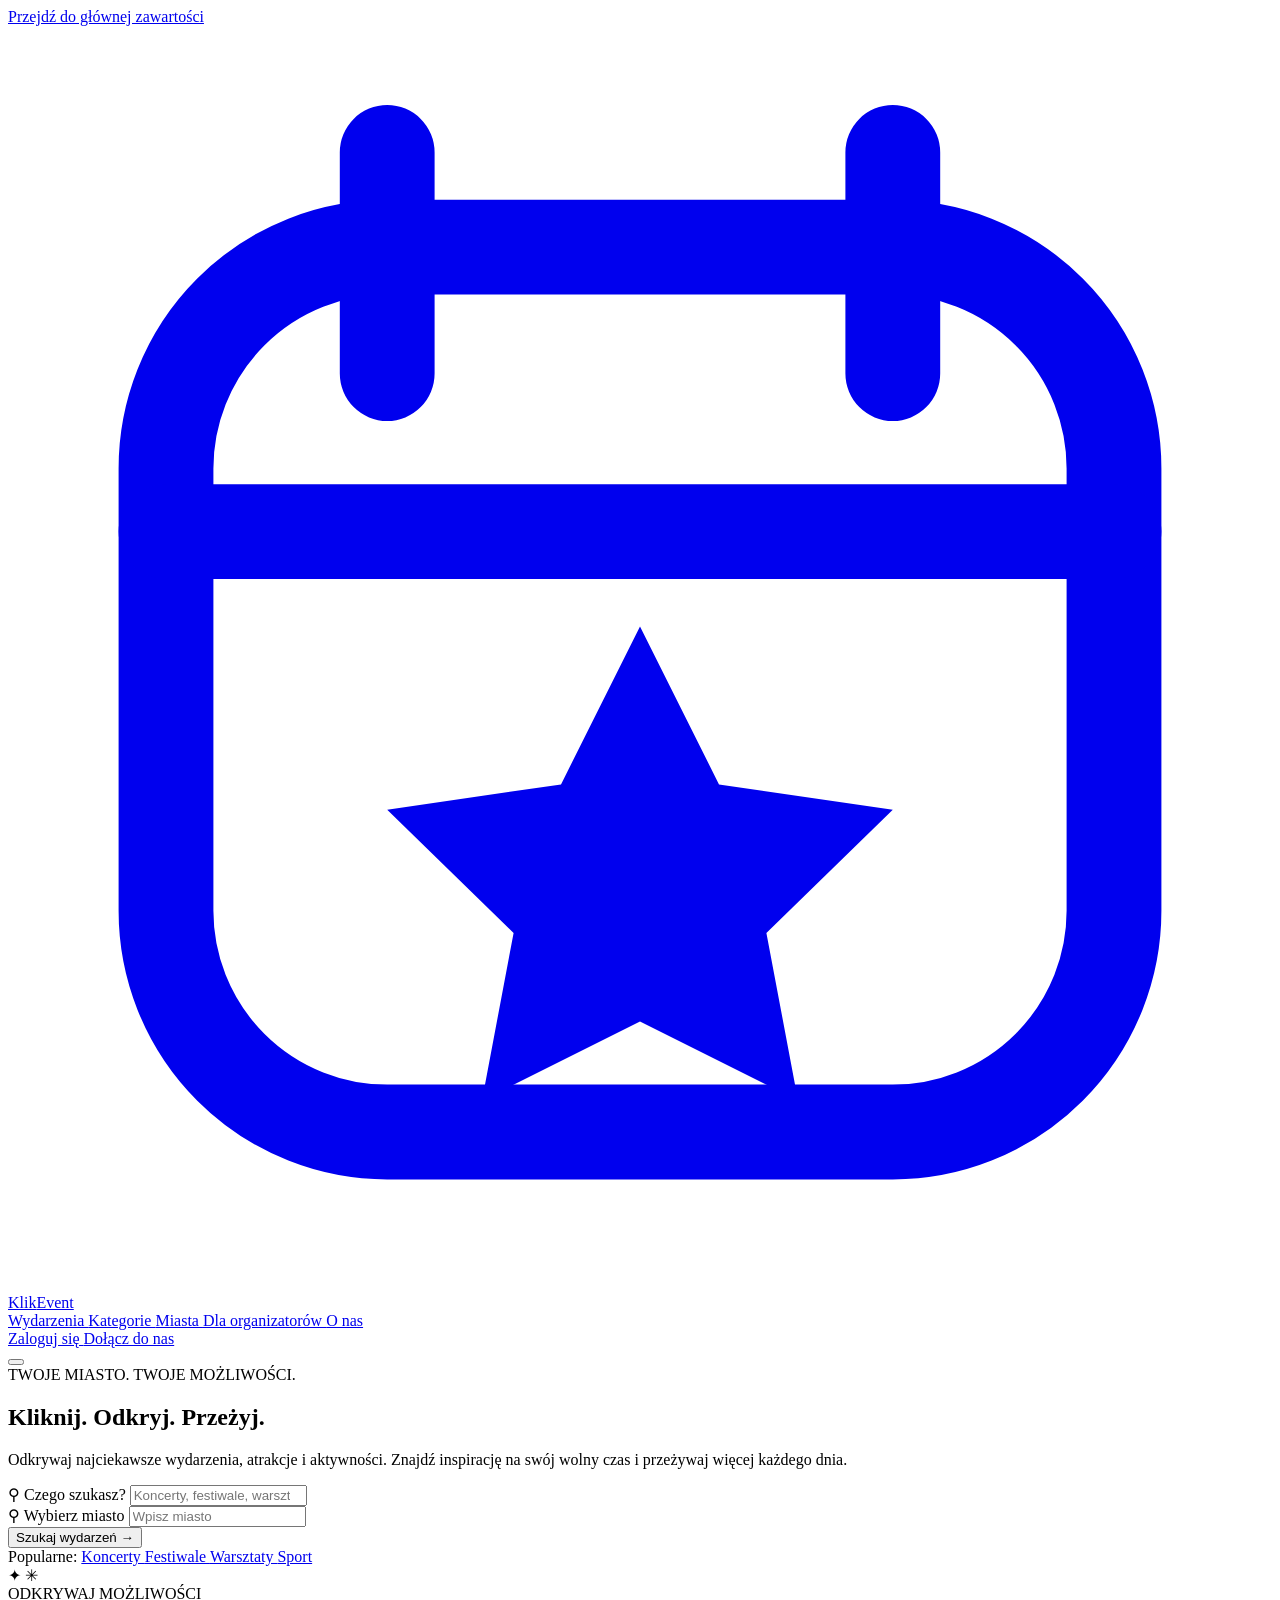
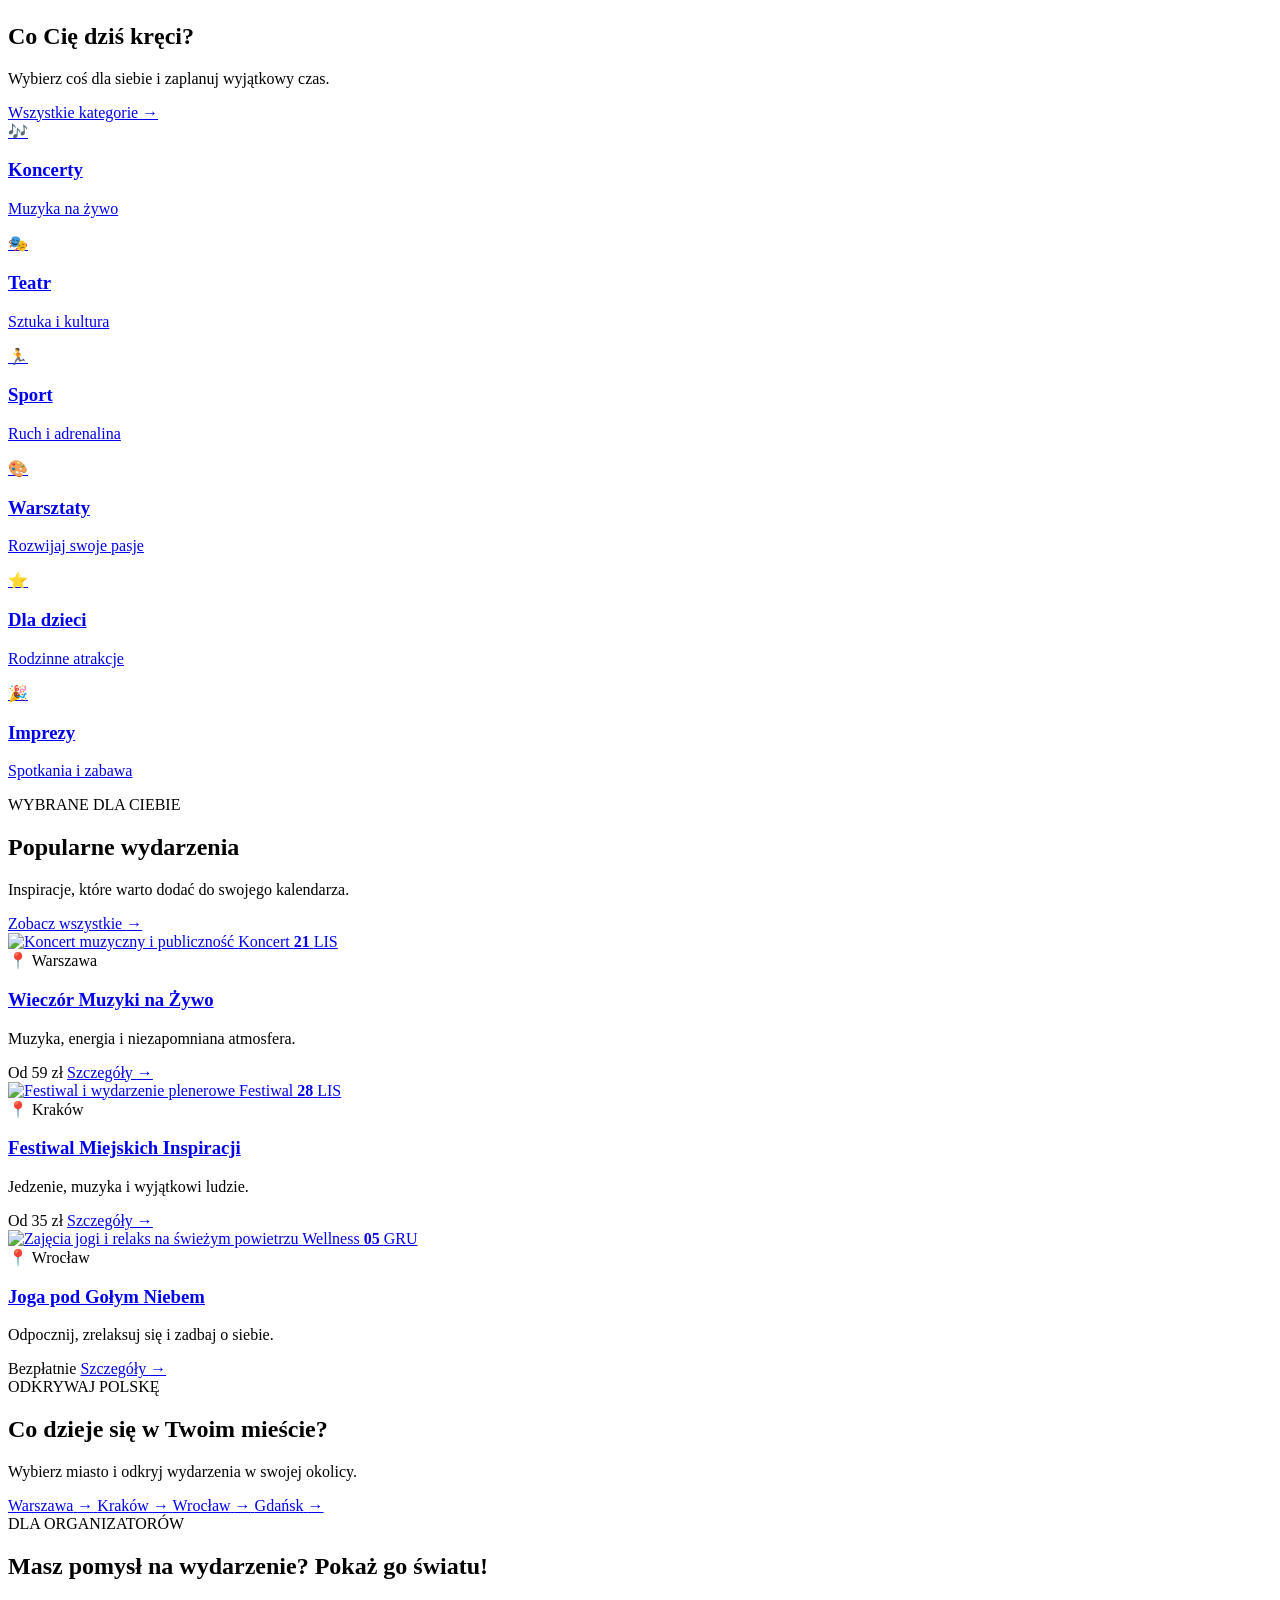
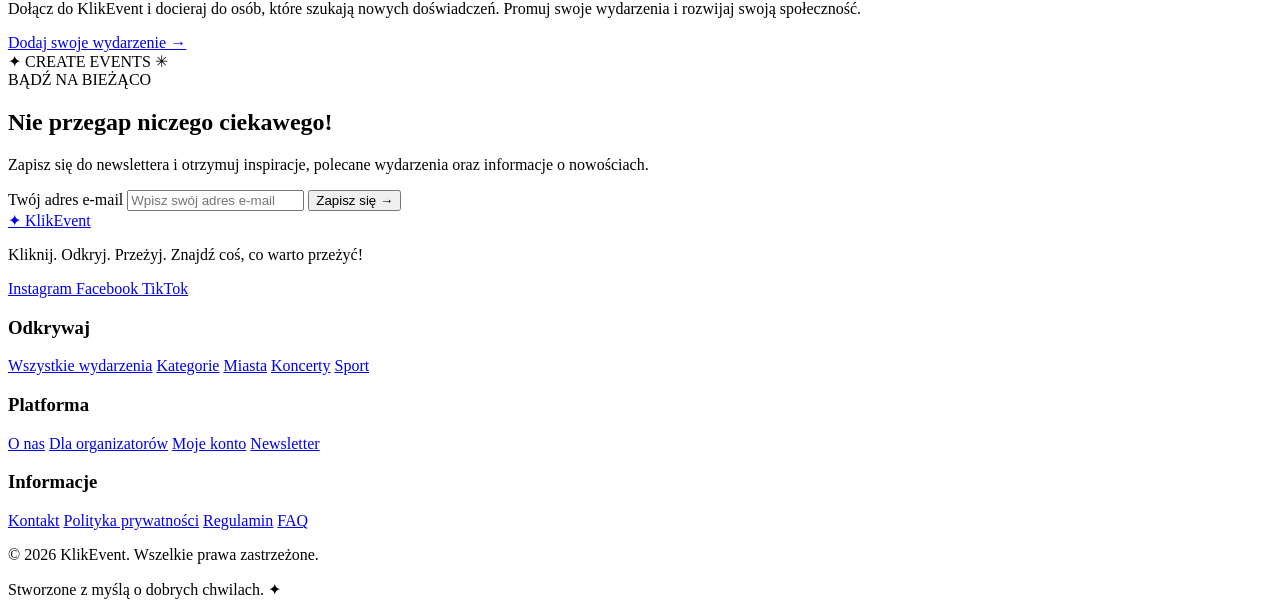
==== index.html @ bcbfcaed "Add initial index.html for KlikEvent website" ====
<!DOCTYPE html>
<html lang="pl">
<head>
    <meta charset="UTF-8">
    <meta name="viewport" content="width=device-width, initial-scale=1.0">

    <title>KlikEvent – Odkrywaj wydarzenia. Przeżywaj więcej.</title>

    <meta
        name="description"
        content="Odkrywaj koncerty, festiwale, warsztaty, wydarzenia sportowe i atrakcje w swojej okolicy. Znajdź coś, co warto przeżyć z KlikEvent!"
    >

    <meta name="theme-color" content="#180B35">
    <meta name="author" content="KlikEvent">

    <meta property="og:type" content="website">
    <meta property="og:title" content="KlikEvent – Kliknij. Odkryj. Przeżyj.">
    <meta
        property="og:description"
        content="Odkrywaj wydarzenia, atrakcje i aktywności w swojej okolicy."
    >

    <link rel="icon" type="image/x-icon" href="assets/icons/favicon.ico">

    <link rel="preconnect" href="https://fonts.googleapis.com">
    <link rel="preconnect" href="https://fonts.gstatic.com" crossorigin>

    <link
        href="https://fonts.googleapis.com/css2?family=DM+Sans:wght@400;500;600;700;800&family=Outfit:wght@400;500;600;700;800&display=swap"
        rel="stylesheet"
    >

    <link rel="stylesheet" href="css/index.css">

    <script src="js/index.js" defer></script>
</head>

<body>

    <!-- ACCESSIBILITY: SKIP LINK -->

    <a href="#main-content" class="skip-link">
        Przejdź do głównej zawartości
    </a>


    <!-- HEADER -->

    <header class="site-header" id="top">

        <div class="container header-container">

            <a href="index.html" class="logo" aria-label="KlikEvent – strona główna">
                <span class="logo-icon" aria-hidden="true">
                    <svg viewBox="0 0 40 40" fill="none">
                        <rect x="5" y="7" width="30" height="28" rx="7"
                              stroke="currentColor" stroke-width="3"/>
                        <path d="M12 4V11M28 4V11M5 16H35"
                              stroke="currentColor" stroke-width="3"
                              stroke-linecap="round"/>
                        <path d="M20 19L22.5 24L28 24.8L24 28.7L25 34L20 31.5L15 34L16 28.7L12 24.8L17.5 24Z"
                              fill="currentColor"/>
                    </svg>
                </span>

                <span class="logo-text">
                    Klik<span>Event</span>
                </span>
            </a>


            <nav class="main-navigation" aria-label="Menu główne">

                <a href="#wydarzenia" class="nav-link active">
                    Wydarzenia
                </a>

                <a href="#kategorie" class="nav-link">
                    Kategorie
                </a>

                <a href="#miasta" class="nav-link">
                    Miasta
                </a>

                <a href="#organizatorzy" class="nav-link">
                    Dla organizatorów
                </a>

                <a href="#onas" class="nav-link">
                    O nas
                </a>

            </nav>


            <div class="header-actions">

                <a href="pages/login.html" class="login-link">
                    Zaloguj się
                </a>

                <a href="pages/register.html" class="btn btn-primary">
                    Dołącz do nas
                </a>

            </div>


            <button
                class="mobile-menu-toggle"
                type="button"
                aria-label="Otwórz menu"
                aria-expanded="false"
                aria-controls="mobile-navigation"
            >
                <span></span>
                <span></span>
                <span></span>
            </button>

        </div>


        <!-- MOBILE NAVIGATION -->

        <nav
            class="mobile-navigation"
            id="mobile-navigation"
            aria-label="Menu mobilne"
            hidden
        >

            <a href="#wydarzenia">Wydarzenia</a>
            <a href="#kategorie">Kategorie</a>
            <a href="#miasta">Miasta</a>
            <a href="#organizatorzy">Dla organizatorów</a>
            <a href="#onas">O nas</a>

            <div class="mobile-navigation-actions">
                <a href="pages/login.html">Zaloguj się</a>
                <a href="pages/register.html" class="btn btn-primary">
                    Dołącz do nas
                </a>
            </div>

        </nav>

    </header>


    <main id="main-content">


        <!-- HERO SECTION -->

        <section class="hero-section">

            <div class="hero-background" aria-hidden="true"></div>

            <div class="container hero-container">

                <div class="hero-content">

                    <span class="hero-eyebrow">
                        <span class="eyebrow-dot"></span>
                        TWOJE MIASTO. TWOJE MOŻLIWOŚCI.
                    </span>


                    <h1>
                        Kliknij. Odkryj.
                        <span>Przeżyj.</span>
                    </h1>


                    <p class="hero-description">
                        Odkrywaj najciekawsze wydarzenia, atrakcje
                        i aktywności. Znajdź inspirację na swój wolny czas
                        i przeżywaj więcej każdego dnia.
                    </p>


                    <!-- EVENT SEARCH -->

                    <form class="hero-search" id="eventSearchForm">

                        <div class="search-input-group">

                            <label for="searchQuery">
                                <span class="search-icon" aria-hidden="true">
                                    &#9906;
                                </span>

                                <span class="visually-hidden">
                                    Czego szukasz?
                                </span>

                                <input
                                    type="search"
                                    id="searchQuery"
                                    name="query"
                                    placeholder="Koncerty, festiwale, warsztaty..."
                                    autocomplete="off"
                                >
                            </label>

                        </div>


                        <div class="search-input-group location-input-group">

                            <label for="searchLocation">
                                <span class="location-icon" aria-hidden="true">
                                    &#9906;
                                </span>

                                <span class="visually-hidden">
                                    Wybierz miasto
                                </span>

                                <input
                                    type="text"
                                    id="searchLocation"
                                    name="location"
                                    placeholder="Wpisz miasto"
                                    autocomplete="address-level2"
                                >
                            </label>

                        </div>


                        <button type="submit" class="btn btn-search">
                            Szukaj wydarzeń
                            <span aria-hidden="true">&rarr;</span>
                        </button>

                    </form>


                    <div class="popular-searches">

                        <span>Popularne:</span>

                        <a href="pages/events.html?category=koncerty">
                            Koncerty
                        </a>

                        <a href="pages/events.html?category=festiwale">
                            Festiwale
                        </a>

                        <a href="pages/events.html?category=warsztaty">
                            Warsztaty
                        </a>

                        <a href="pages/events.html?category=sport">
                            Sport
                        </a>

                    </div>

                </div>


                <div class="hero-decoration" aria-hidden="true">
                    <span class="decoration-star">✦</span>
                    <span class="decoration-circle"></span>
                    <span class="decoration-spark">✳</span>
                </div>

            </div>

        </section>



        <!-- CATEGORIES -->

        <section class="categories-section section" id="kategorie">

            <div class="container">

                <div class="section-heading">

                    <div class="section-heading-content">

                        <span class="section-eyebrow">
                            ODKRYWAJ MOŻLIWOŚCI
                        </span>

                        <h2>
                            Co Cię dziś <span>kręci?</span>
                        </h2>

                        <p>
                            Wybierz coś dla siebie i zaplanuj wyjątkowy czas.
                        </p>

                    </div>

                    <a href="pages/categories.html" class="section-link">
                        Wszystkie kategorie
                        <span aria-hidden="true">&rarr;</span>
                    </a>

                </div>


                <div class="categories-grid">


                    <a
                        href="pages/events.html?category=koncerty"
                        class="category-card"
                    >
                        <span class="category-icon category-purple">
                            &#127926;
                        </span>

                        <h3>Koncerty</h3>
                        <p>Muzyka na żywo</p>

                    </a>


                    <a
                        href="pages/events.html?category=teatr"
                        class="category-card"
                    >
                        <span class="category-icon category-orange">
                            &#127917;
                        </span>

                        <h3>Teatr</h3>
                        <p>Sztuka i kultura</p>

                    </a>


                    <a
                        href="pages/events.html?category=sport"
                        class="category-card"
                    >
                        <span class="category-icon category-blue">
                            &#127939;
                        </span>

                        <h3>Sport</h3>
                        <p>Ruch i adrenalina</p>

                    </a>


                    <a
                        href="pages/events.html?category=warsztaty"
                        class="category-card"
                    >
                        <span class="category-icon category-pink">
                            &#127912;
                        </span>

                        <h3>Warsztaty</h3>
                        <p>Rozwijaj swoje pasje</p>

                    </a>


                    <a
                        href="pages/events.html?category=dla-dzieci"
                        class="category-card"
                    >
                        <span class="category-icon category-yellow">
                            &#11088;
                        </span>

                        <h3>Dla dzieci</h3>
                        <p>Rodzinne atrakcje</p>

                    </a>


                    <a
                        href="pages/events.html?category=imprezy"
                        class="category-card"
                    >
                        <span class="category-icon category-green">
                            &#127881;
                        </span>

                        <h3>Imprezy</h3>
                        <p>Spotkania i zabawa</p>

                    </a>


                </div>

            </div>

        </section>



        <!-- FEATURED EVENTS -->

        <section class="events-section section" id="wydarzenia">

            <div class="container">

                <div class="section-heading">

                    <div class="section-heading-content">

                        <span class="section-eyebrow">
                            WYBRANE DLA CIEBIE
                        </span>

                        <h2>
                            Popularne <span>wydarzenia</span>
                        </h2>

                        <p>
                            Inspiracje, które warto dodać do swojego kalendarza.
                        </p>

                    </div>

                    <a href="pages/events.html" class="section-link">
                        Zobacz wszystkie
                        <span aria-hidden="true">&rarr;</span>
                    </a>

                </div>


                <div class="events-grid">


                    <!-- EVENT 1 -->

                    <article class="event-card">

                        <a
                            href="pages/event-details.html?id=1"
                            class="event-image-link"
                            aria-label="Zobacz szczegóły wydarzenia: Wieczór Muzyki na Żywo"
                        >

                            <img
                                src="https://images.unsplash.com/photo-1459749411175-04bf5292ceea?w=800&auto=format&fit=crop&q=85"
                                alt="Koncert muzyczny i publiczność"
                                loading="lazy"
                            >

                            <span class="event-category-badge">
                                Koncert
                            </span>

                            <span class="event-date">
                                <strong>21</strong>
                                <span>LIS</span>
                            </span>

                        </a>


                        <div class="event-card-content">

                            <div class="event-location">
                                <span aria-hidden="true">&#128205;</span>
                                Warszawa
                            </div>

                            <h3>
                                <a href="pages/event-details.html?id=1">
                                    Wieczór Muzyki na Żywo
                                </a>
                            </h3>

                            <p>
                                Muzyka, energia i niezapomniana atmosfera.
                            </p>


                            <div class="event-card-footer">

                                <span class="event-price">
                                    Od 59 zł
                                </span>

                                <a href="pages/event-details.html?id=1">
                                    Szczegóły
                                    <span aria-hidden="true">&rarr;</span>
                                </a>

                            </div>

                        </div>

                    </article>



                    <!-- EVENT 2 -->

                    <article class="event-card">

                        <a
                            href="pages/event-details.html?id=2"
                            class="event-image-link"
                            aria-label="Zobacz szczegóły wydarzenia: Festiwal Miejskich Inspiracji"
                        >

                            <img
                                src="https://images.unsplash.com/photo-1492684223066-81342ee5ff30?w=800&auto=format&fit=crop&q=85"
                                alt="Festiwal i wydarzenie plenerowe"
                                loading="lazy"
                            >

                            <span class="event-category-badge">
                                Festiwal
                            </span>

                            <span class="event-date">
                                <strong>28</strong>
                                <span>LIS</span>
                            </span>

                        </a>


                        <div class="event-card-content">

                            <div class="event-location">
                                <span aria-hidden="true">&#128205;</span>
                                Kraków
                            </div>

                            <h3>
                                <a href="pages/event-details.html?id=2">
                                    Festiwal Miejskich Inspiracji
                                </a>
                            </h3>

                            <p>
                                Jedzenie, muzyka i wyjątkowi ludzie.
                            </p>


                            <div class="event-card-footer">

                                <span class="event-price">
                                    Od 35 zł
                                </span>

                                <a href="pages/event-details.html?id=2">
                                    Szczegóły
                                    <span aria-hidden="true">&rarr;</span>
                                </a>

                            </div>

                        </div>

                    </article>



                    <!-- EVENT 3 -->

                    <article class="event-card">

                        <a
                            href="pages/event-details.html?id=3"
                            class="event-image-link"
                            aria-label="Zobacz szczegóły wydarzenia: Joga pod Gołym Niebem"
                        >

                            <img
                                src="https://images.unsplash.com/photo-1506126613408-eca07ce68773?w=800&auto=format&fit=crop&q=85"
                                alt="Zajęcia jogi i relaks na świeżym powietrzu"
                                loading="lazy"
                            >

                            <span class="event-category-badge">
                                Wellness
                            </span>

                            <span class="event-date">
                                <strong>05</strong>
                                <span>GRU</span>
                            </span>

                        </a>


                        <div class="event-card-content">

                            <div class="event-location">
                                <span aria-hidden="true">&#128205;</span>
                                Wrocław
                            </div>

                            <h3>
                                <a href="pages/event-details.html?id=3">
                                    Joga pod Gołym Niebem
                                </a>
                            </h3>

                            <p>
                                Odpocznij, zrelaksuj się i zadbaj o siebie.
                            </p>


                            <div class="event-card-footer">

                                <span class="event-price">
                                    Bezpłatnie
                                </span>

                                <a href="pages/event-details.html?id=3">
                                    Szczegóły
                                    <span aria-hidden="true">&rarr;</span>
                                </a>

                            </div>

                        </div>

                    </article>


                </div>

            </div>

        </section>



        <!-- DISCOVER CITIES -->

        <section class="cities-section section" id="miasta">

            <div class="container">

                <div class="section-heading">

                    <div class="section-heading-content">

                        <span class="section-eyebrow">
                            ODKRYWAJ POLSKĘ
                        </span>

                        <h2>
                            Co dzieje się <span>w Twoim mieście?</span>
                        </h2>

                        <p>
                            Wybierz miasto i odkryj wydarzenia w swojej okolicy.
                        </p>

                    </div>

                </div>


                <div class="cities-grid">


                    <a
                        href="pages/events.html?city=warszawa"
                        class="city-card city-warsaw"
                    >
                        <span class="city-overlay"></span>
                        <span class="city-name">Warszawa</span>
                        <span class="city-arrow" aria-hidden="true">&rarr;</span>
                    </a>


                    <a
                        href="pages/events.html?city=krakow"
                        class="city-card city-krakow"
                    >
                        <span class="city-overlay"></span>
                        <span class="city-name">Kraków</span>
                        <span class="city-arrow" aria-hidden="true">&rarr;</span>
                    </a>


                    <a
                        href="pages/events.html?city=wroclaw"
                        class="city-card city-wroclaw"
                    >
                        <span class="city-overlay"></span>
                        <span class="city-name">Wrocław</span>
                        <span class="city-arrow" aria-hidden="true">&rarr;</span>
                    </a>


                    <a
                        href="pages/events.html?city=gdansk"
                        class="city-card city-gdansk"
                    >
                        <span class="city-overlay"></span>
                        <span class="city-name">Gdańsk</span>
                        <span class="city-arrow" aria-hidden="true">&rarr;</span>
                    </a>


                </div>

            </div>

        </section>



        <!-- ORGANIZERS CTA -->

        <section class="organizer-section" id="organizatorzy">

            <div class="container organizer-container">

                <div class="organizer-content">

                    <span class="section-eyebrow">
                        DLA ORGANIZATORÓW
                    </span>

                    <h2>
                        Masz pomysł na wydarzenie?
                        <span>Pokaż go światu!</span>
                    </h2>

                    <p>
                        Dołącz do KlikEvent i docieraj do osób,
                        które szukają nowych doświadczeń.
                        Promuj swoje wydarzenia i rozwijaj swoją społeczność.
                    </p>

                    <a href="pages/register.html" class="btn btn-light">
                        Dodaj swoje wydarzenie
                        <span aria-hidden="true">&rarr;</span>
                    </a>

                </div>


                <div class="organizer-visual" aria-hidden="true">

                    <div class="organizer-visual-card">
                        <span class="visual-star">✦</span>
                        <span class="visual-word">CREATE</span>
                        <span class="visual-word visual-word-accent">EVENTS</span>
                        <span class="visual-decoration">✳</span>
                    </div>

                </div>

            </div>

        </section>



        <!-- NEWSLETTER -->
        <section class="newsletter-section section">
            <div class="container newsletter-container">
                <div class="newsletter-content">
                    <span class="section-eyebrow">
                        BĄDŹ NA BIEŻĄCO
                    </span>

                    <h2>
                        Nie przegap <span>niczego ciekawego!</span>
                    </h2>

                    <p>
                        Zapisz się do newslettera i otrzymuj inspiracje,
                        polecane wydarzenia oraz informacje o nowościach.
                    </p>

                </div>

                <form class="newsletter-form" id="newsletterForm">
                    <label for="newsletterEmail" class="visually-hidden">
                        Twój adres e-mail
                    </label>

                    <input
                        type="email"
                        id="newsletterEmail"
                        name="email"
                        placeholder="Wpisz swój adres e-mail"
                        autocomplete="email"
                        required
                    >

                    <button type="submit" class="btn btn-primary">
                        Zapisz się
                        <span aria-hidden="true">&rarr;</span>
                    </button>
                </form>
            </div>
        </section>
    </main>

    <!-- FOOTER -->
    <footer class="site-footer" id="onas">
        <div class="container footer-main">
            <!-- BRAND -->
            <div class="footer-brand">
                <a href="index.html" class="logo">
                    <span class="logo-icon" aria-hidden="true">✦</span>
                    <span class="logo-text">
                        Klik<span>Event</span>
                    </span>
                </a>

                <p>
                    Kliknij. Odkryj. Przeżyj.
                    Znajdź coś, co warto przeżyć!
                </p>

                <div class="social-links">
                    <a href="#" aria-label="Instagram KlikEvent">
                        Instagram
                    </a>

                    <a href="#" aria-label="Facebook KlikEvent">
                        Facebook
                    </a>

                    <a href="#" aria-label="TikTok KlikEvent">
                        TikTok
                    </a>
                </div>
            </div>

            <!-- DISCOVER -->
            <div class="footer-column">
                <h3>Odkrywaj</h3>
                <a href="pages/events.html">Wszystkie wydarzenia</a>
                <a href="pages/categories.html">Kategorie</a>
                <a href="#miasta">Miasta</a>
                <a href="pages/events.html?category=koncerty">Koncerty</a>
                <a href="pages/events.html?category=sport">Sport</a>
            </div>

            <!-- PLATFORM -->
            <div class="footer-column">
                <h3>Platforma</h3>
                <a href="#onas">O nas</a>
                <a href="pages/register.html">Dla organizatorów</a>
                <a href="pages/login.html">Moje konto</a>
                <a href="#newsletter">Newsletter</a>
            </div>

          <!-- INFORMATION -->
            <div class="footer-column">
                <h3>Informacje</h3>
                <a href="pages/contact.html">Kontakt</a>
                <a href="pages/privacy.html">Polityka prywatności</a>
                <a href="pages/terms.html">Regulamin</a>
                <a href="pages/faq.html">FAQ</a>
            </div>
        </div>

        <!-- FOOTER BOTTOM -->
        <div class="footer-bottom">
            <div class="container footer-bottom-content">

                <p>
                    &copy; 2026 KlikEvent. Wszelkie prawa zastrzeżone.
                </p>

                <p>
                    Stworzone z myślą o dobrych chwilach.
                    <span aria-hidden="true">✦</span>
                </p>
            </div>
        </div>
    </footer>
</body>
</html>
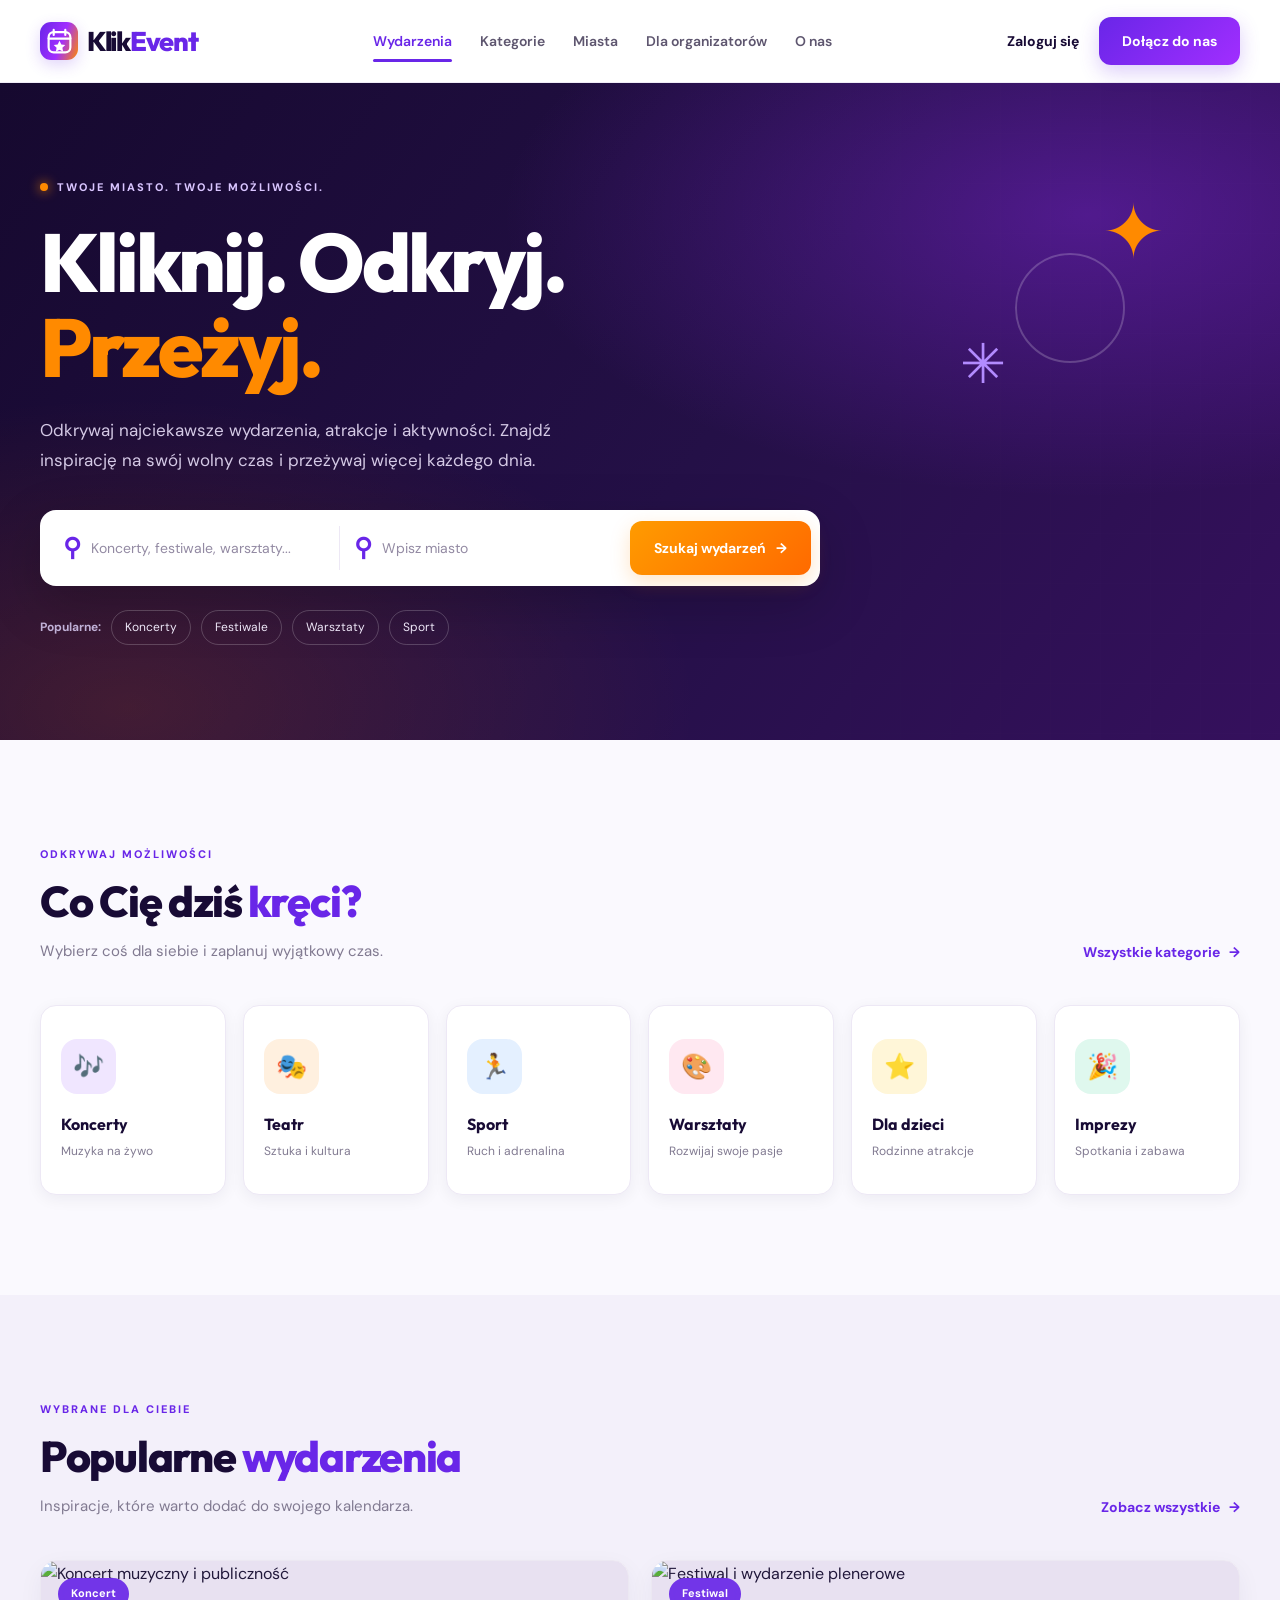
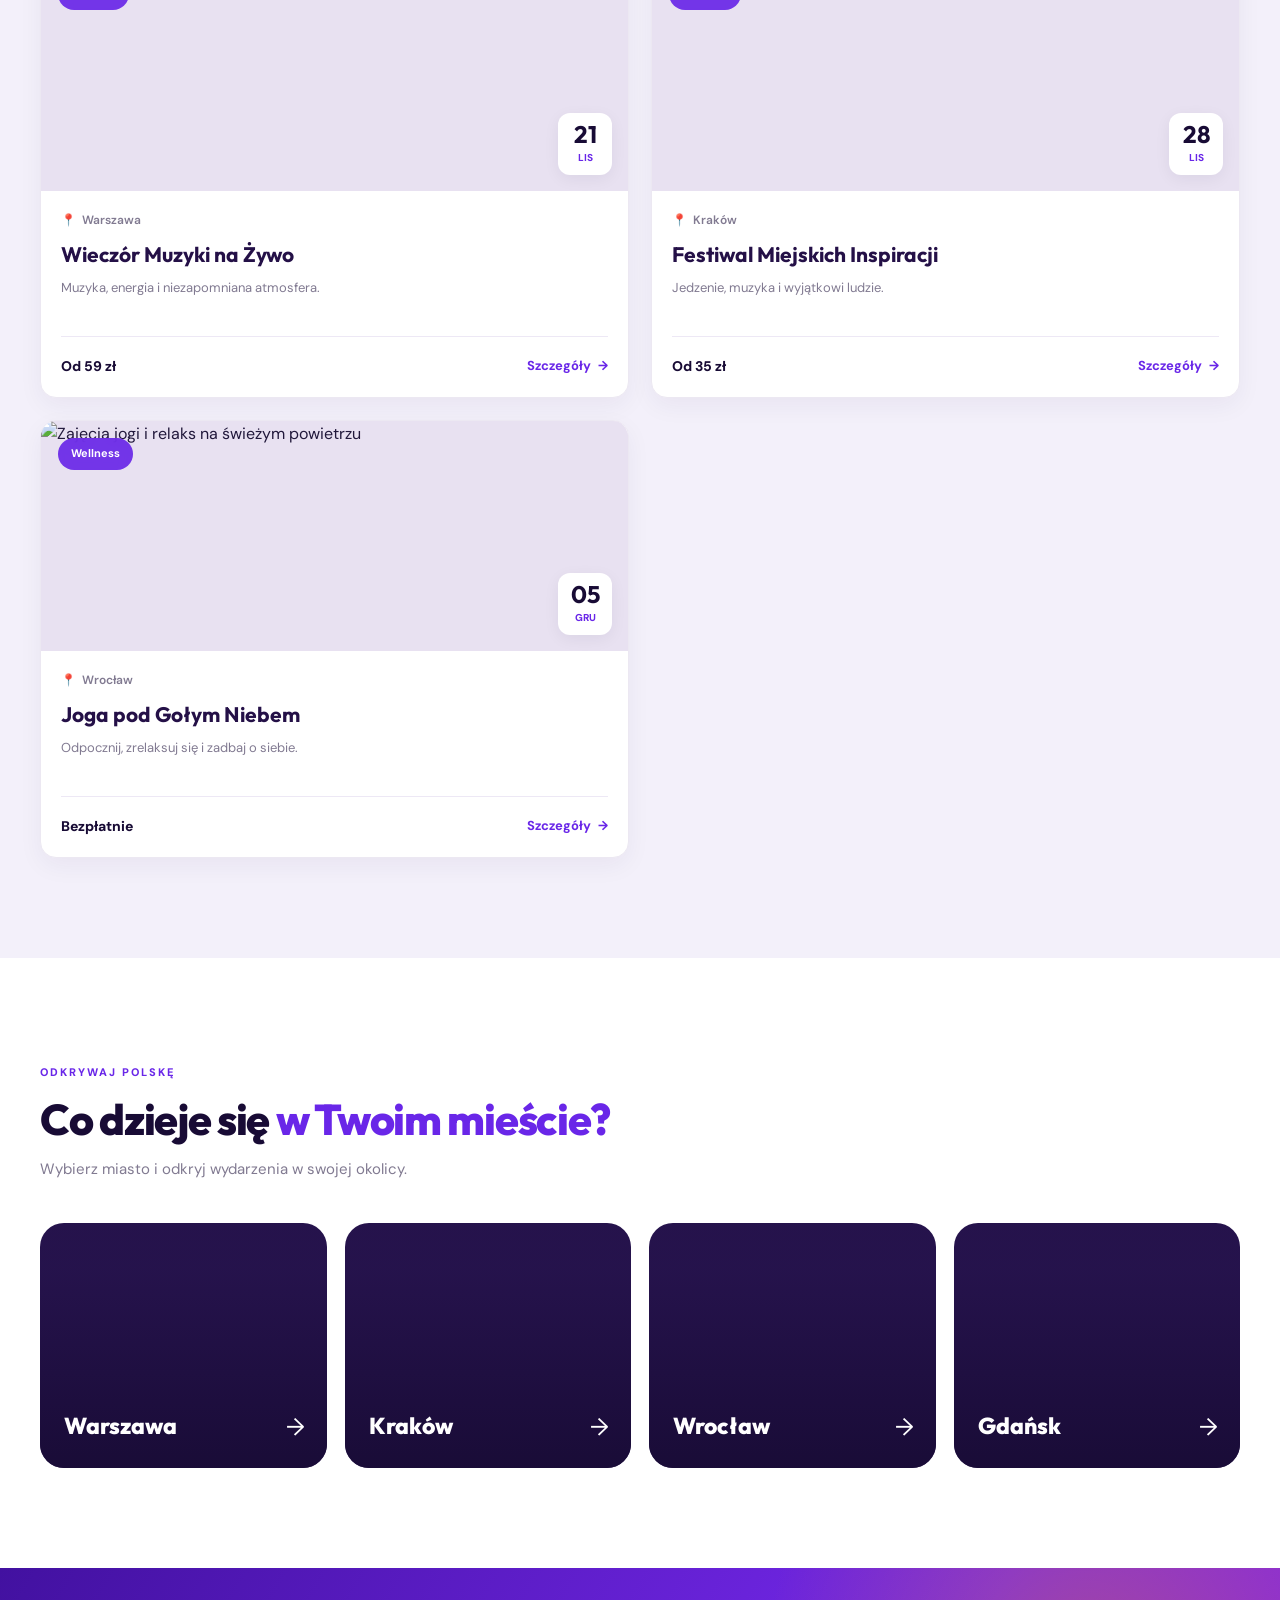
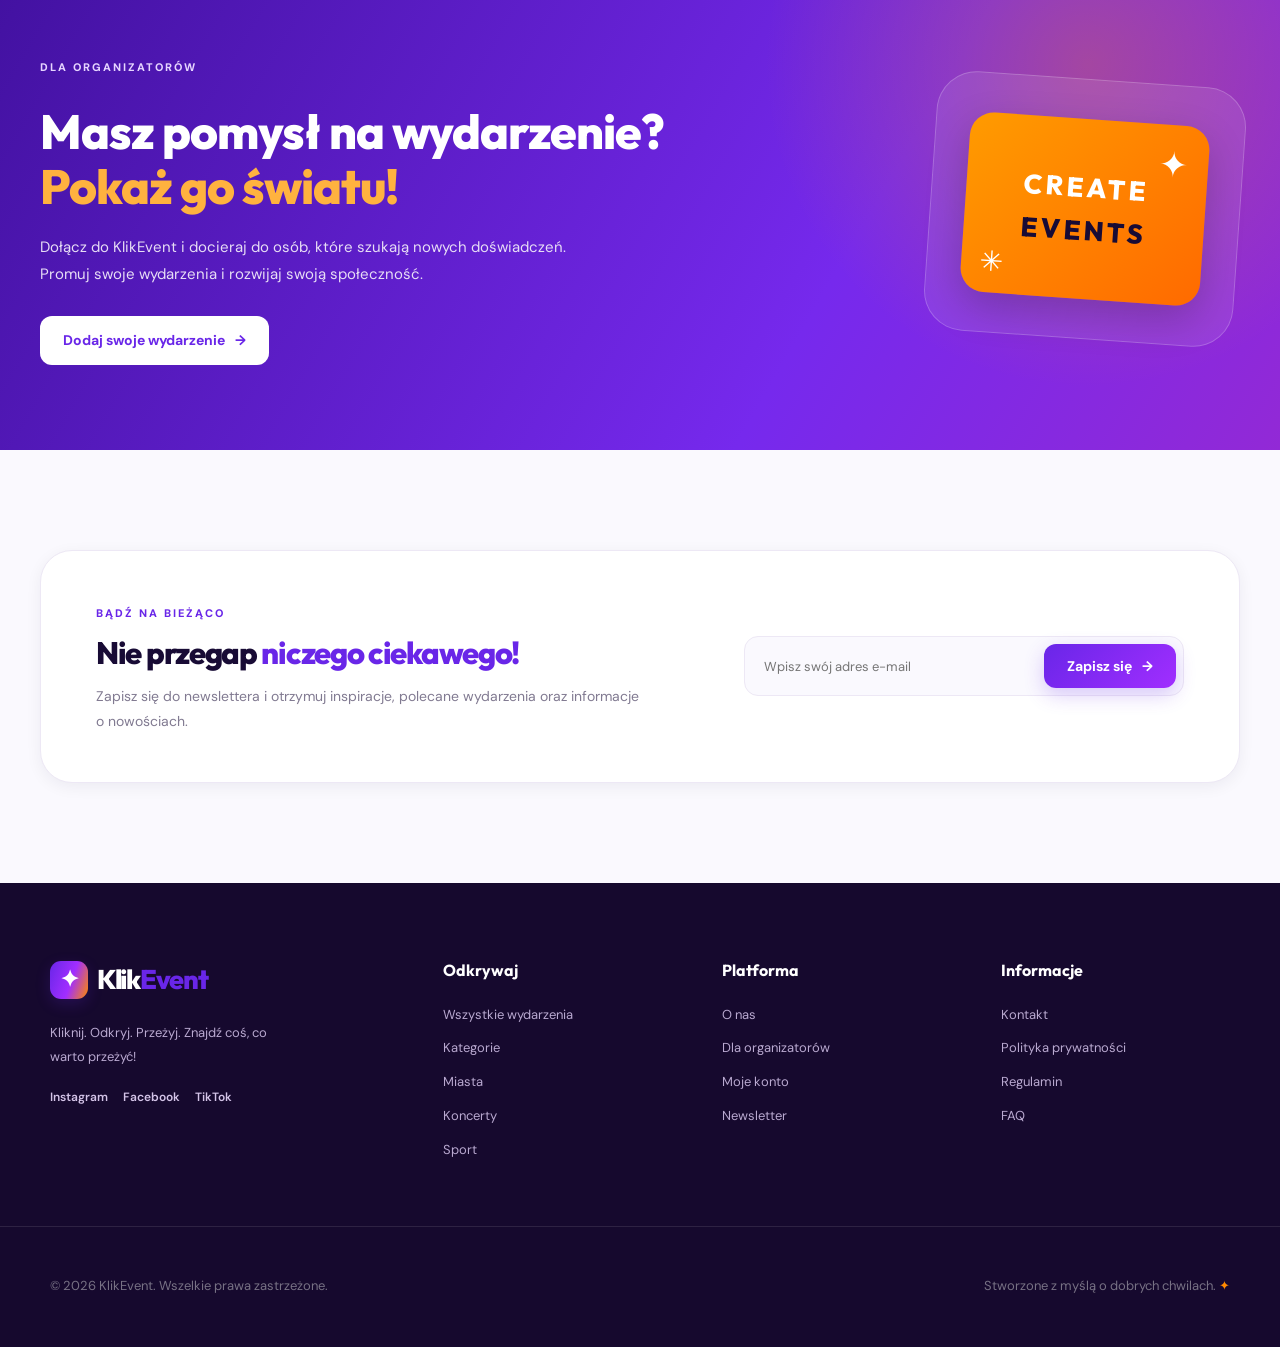
==== commit 67d002a6: "Update title format in index.html" ====
--- a/index.html
+++ b/index.html
@@ -5,7 +5,7 @@
     <meta charset="UTF-8">
     <meta name="viewport" content="width=device-width, initial-scale=1.0">
 
-    <title>KlikEvent – Odkrywaj wydarzenia. Przeżywaj więcej.</title>
+    <title>KlikEvent | Odkrywaj wydarzenia. Przeżywaj więcej.</title>
 
     <meta
         name="description"
--- a/css/index.css
+++ b/css/index.css
@@ -0,0 +1,2563 @@
+
+/* =========================================================
+   KLIKEVENT – MAIN STYLESHEET
+   Design: Urban Energy
+   ========================================================= */
+
+
+/* 1. ROOT & RESET
+========================================================= */
+
+:root {
+    --color-dark: #180B35;
+    --color-dark-light: #26134D;
+    --color-purple: #6926E8;
+    --color-purple-light: #8B45FF;
+    --color-orange: #FF8A00;
+    --color-pink: #F34D91;
+    --color-blue: #4195FF;
+    --color-green: #20B889;
+
+    --color-white: #FFFFFF;
+    --color-background: #FAF9FE;
+    --color-surface: #FFFFFF;
+    --color-text: #21183B;
+    --color-muted: #817A91;
+    --color-border: #EDE8F5;
+
+    --gradient-primary: linear-gradient(135deg, #6926E8, #A12EFF);
+    --gradient-orange: linear-gradient(135deg, #FF9B00, #FF6A00);
+    --gradient-brand: linear-gradient(110deg, #6926E8 0%, #A12EFF 55%, #FF8A00 100%);
+
+    --font-heading: "Outfit", sans-serif;
+    --font-body: "DM Sans", sans-serif;
+
+    --container-width: 1200px;
+
+    --radius-sm: 10px;
+    --radius-md: 16px;
+    --radius-lg: 24px;
+    --radius-xl: 32px;
+
+    --shadow-sm: 0 4px 16px rgba(24, 11, 53, 0.06);
+    --shadow-md: 0 12px 35px rgba(24, 11, 53, 0.10);
+    --shadow-lg: 0 20px 55px rgba(24, 11, 53, 0.16);
+
+    --transition: 0.25s ease;
+}
+
+* {
+    margin: 0;
+    padding: 0;
+    box-sizing: border-box;
+}
+
+html {
+    scroll-behavior: smooth;
+    scroll-padding-top: 100px;
+}
+
+body {
+    font-family: var(--font-body);
+    color: var(--color-text);
+    background: var(--color-background);
+    line-height: 1.6;
+    overflow-x: hidden;
+}
+
+body,
+button,
+input {
+    font-family: var(--font-body);
+}
+
+button,
+input {
+    font-size: inherit;
+}
+
+button,
+a {
+    -webkit-tap-highlight-color: transparent;
+}
+
+a {
+    text-decoration: none;
+    color: inherit;
+}
+
+button {
+    cursor: pointer;
+}
+
+img {
+    display: block;
+    max-width: 100%;
+}
+
+ul {
+    list-style: none;
+}
+
+.container {
+    width: min(var(--container-width), calc(100% - 48px));
+    margin-inline: auto;
+}
+
+.section {
+    padding: 100px 0;
+}
+
+.visually-hidden {
+    position: absolute;
+    width: 1px;
+    height: 1px;
+    padding: 0;
+    margin: -1px;
+    overflow: hidden;
+    clip: rect(0, 0, 0, 0);
+    white-space: nowrap;
+    border: 0;
+}
+
+.skip-link {
+    position: absolute;
+    top: -100px;
+    left: 16px;
+    z-index: 1000;
+    padding: 12px 18px;
+    background: var(--color-white);
+    color: var(--color-dark);
+    border-radius: var(--radius-sm);
+}
+
+.skip-link:focus {
+    top: 16px;
+}
+
+
+/* 2. BUTTONS
+========================================================= */
+
+.btn {
+    display: inline-flex;
+    align-items: center;
+    justify-content: center;
+    gap: 10px;
+    padding: 13px 23px;
+    border: 0;
+    border-radius: 12px;
+    font-size: 14px;
+    font-weight: 700;
+    transition: transform var(--transition),
+                box-shadow var(--transition),
+                background var(--transition);
+}
+
+.btn:hover {
+    transform: translateY(-3px);
+}
+
+.btn-primary {
+    color: var(--color-white);
+    background: var(--gradient-primary);
+    box-shadow: 0 7px 20px rgba(105, 38, 232, 0.23);
+}
+
+.btn-primary:hover {
+    box-shadow: 0 12px 26px rgba(105, 38, 232, 0.35);
+}
+
+.btn-search,
+.btn-orange {
+    color: var(--color-white);
+    background: var(--gradient-orange);
+    box-shadow: 0 7px 20px rgba(255, 138, 0, 0.22);
+}
+
+.btn-search:hover,
+.btn-orange:hover {
+    box-shadow: 0 12px 26px rgba(255, 138, 0, 0.35);
+}
+
+.btn-light {
+    background: var(--color-white);
+    color: var(--color-purple);
+}
+
+.btn-light:hover {
+    box-shadow: var(--shadow-md);
+}
+
+
+/* 3. HEADER
+========================================================= */
+
+.site-header {
+    position: sticky;
+    top: 0;
+    z-index: 100;
+    width: 100%;
+    background: rgba(255, 255, 255, 0.94);
+    backdrop-filter: blur(18px);
+    border-bottom: 1px solid rgba(237, 232, 245, 0.8);
+}
+
+.header-container {
+    min-height: 82px;
+    display: flex;
+    align-items: center;
+    justify-content: space-between;
+    gap: 35px;
+}
+
+.logo {
+    display: inline-flex;
+    align-items: center;
+    gap: 9px;
+    flex-shrink: 0;
+    font-family: var(--font-heading);
+    font-size: 27px;
+    font-weight: 800;
+    letter-spacing: -1.3px;
+    color: var(--color-dark);
+}
+
+.logo-text span,
+.logo > span:last-child span {
+    color: var(--color-purple);
+}
+
+.logo-icon {
+    width: 38px;
+    height: 38px;
+    display: grid;
+    place-items: center;
+    color: var(--color-white);
+    background: var(--gradient-brand);
+    border-radius: 11px;
+    font-size: 23px;
+    box-shadow: 0 5px 15px rgba(105, 38, 232, 0.2);
+}
+
+.logo-icon svg {
+    width: 29px;
+    height: 29px;
+}
+
+.main-navigation {
+    display: flex;
+    align-items: center;
+    gap: 28px;
+}
+
+.nav-link {
+    position: relative;
+    padding: 30px 0;
+    color: #5E566F;
+    font-size: 14px;
+    font-weight: 600;
+    transition: color var(--transition);
+}
+
+.nav-link:hover,
+.nav-link.active {
+    color: var(--color-purple);
+}
+
+.nav-link.active::after {
+    content: "";
+    position: absolute;
+    bottom: 20px;
+    left: 0;
+    width: 100%;
+    height: 3px;
+    border-radius: 10px;
+    background: var(--color-purple);
+}
+
+.header-actions {
+    display: flex;
+    align-items: center;
+    gap: 20px;
+}
+
+.login-link {
+    font-size: 14px;
+    font-weight: 700;
+    color: var(--color-dark);
+    transition: color var(--transition);
+}
+
+.login-link:hover {
+    color: var(--color-purple);
+}
+
+.mobile-menu-toggle,
+.mobile-navigation {
+    display: none;
+}
+
+
+/* 4. HERO SECTION
+========================================================= */
+
+.hero-section {
+    position: relative;
+    min-height: 590px;
+    display: flex;
+    align-items: center;
+    overflow: hidden;
+    isolation: isolate;
+    color: var(--color-white);
+    background:
+        radial-gradient(ellipse at 85% 20%, rgba(151, 44, 255, 0.36), transparent 38%),
+        radial-gradient(ellipse at 10% 95%, rgba(255, 106, 0, 0.16), transparent 35%),
+        linear-gradient(125deg, #16092F 0%, #241047 55%, #35105D 100%);
+}
+
+.hero-background {
+    position: absolute;
+    inset: 0;
+    z-index: -1;
+    opacity: 0.16;
+    background-image:
+        linear-gradient(rgba(255,255,255,.04) 1px, transparent 1px),
+        linear-gradient(90deg, rgba(255,255,255,.04) 1px, transparent 1px);
+    background-size: 50px 50px;
+    mask-image: linear-gradient(to right, transparent, black);
+}
+
+.hero-container {
+    position: relative;
+    padding-top: 90px;
+    padding-bottom: 95px;
+}
+
+.hero-content {
+    max-width: 790px;
+}
+
+.hero-eyebrow,
+.section-eyebrow {
+    display: inline-flex;
+    align-items: center;
+    gap: 9px;
+    font-size: 11px;
+    font-weight: 800;
+    letter-spacing: 2px;
+}
+
+.hero-eyebrow {
+    margin-bottom: 23px;
+    color: #D9C5FF;
+}
+
+.eyebrow-dot {
+    width: 8px;
+    height: 8px;
+    background: var(--color-orange);
+    border-radius: 50%;
+    box-shadow: 0 0 12px var(--color-orange);
+}
+
+.hero-content h1 {
+    font-family: var(--font-heading);
+    font-size: clamp(52px, 6.5vw, 82px);
+    font-weight: 800;
+    line-height: 1.04;
+    letter-spacing: -3px;
+    margin-bottom: 25px;
+}
+
+.hero-content h1 span {
+    color: var(--color-orange);
+}
+
+.hero-description {
+    max-width: 580px;
+    color: #D4C9E5;
+    font-size: 17px;
+    line-height: 1.8;
+    margin-bottom: 34px;
+}
+
+.hero-search {
+    width: min(100%, 780px);
+    min-height: 76px;
+    display: flex;
+    align-items: center;
+    gap: 10px;
+    padding: 9px;
+    background: var(--color-white);
+    border-radius: 16px;
+    box-shadow: 0 18px 55px rgba(0, 0, 0, 0.2);
+}
+
+.search-input-group {
+    flex: 1;
+    min-width: 0;
+}
+
+.search-input-group label {
+    display: flex;
+    align-items: center;
+    gap: 10px;
+    padding: 0 14px;
+}
+
+.search-icon,
+.location-icon {
+    color: var(--color-purple);
+    font-size: 25px;
+    font-weight: 700;
+}
+
+.search-input-group input {
+    width: 100%;
+    min-width: 0;
+    padding: 13px 0;
+    border: none;
+    outline: none;
+    color: var(--color-dark);
+    background: transparent;
+    font-size: 14px;
+}
+
+.search-input-group input::placeholder {
+    color: #938AA3;
+}
+
+.location-input-group {
+    border-left: 1px solid var(--color-border);
+}
+
+.btn-search {
+    min-height: 54px;
+    padding: 0 24px;
+    flex-shrink: 0;
+}
+
+.popular-searches {
+    display: flex;
+    flex-wrap: wrap;
+    align-items: center;
+    gap: 10px;
+    margin-top: 24px;
+    font-size: 12px;
+}
+
+.popular-searches > span {
+    color: #C0B1D7;
+    font-weight: 700;
+}
+
+.popular-searches a {
+    padding: 7px 13px;
+    border: 1px solid rgba(255,255,255,.2);
+    border-radius: 30px;
+    color: #EEE7F8;
+    transition: background var(--transition),
+                border-color var(--transition);
+}
+
+.popular-searches a:hover {
+    background: rgba(255,255,255,.12);
+    border-color: var(--color-orange);
+}
+
+.hero-decoration {
+    position: absolute;
+    top: 75px;
+    right: 5%;
+    width: 220px;
+    height: 250px;
+    pointer-events: none;
+}
+
+.decoration-star {
+    position: absolute;
+    top: 15px;
+    right: 15px;
+    font-size: 75px;
+    color: var(--color-orange);
+    animation: float 5s ease-in-out infinite;
+}
+
+.decoration-circle {
+    position: absolute;
+    top: 95px;
+    right: 55px;
+    width: 110px;
+    height: 110px;
+    border: 2px solid rgba(255,255,255,.2);
+    border-radius: 50%;
+}
+
+.decoration-spark {
+    position: absolute;
+    bottom: 0;
+    left: 0;
+    font-size: 55px;
+    color: #B28BFF;
+    animation: float 6s ease-in-out infinite reverse;
+}
+
+@keyframes float {
+    0%, 100% { transform: translateY(0) rotate(0); }
+    50% { transform: translateY(-15px) rotate(8deg); }
+}
+
+
+/* 5. SECTION HEADINGS
+========================================================= */
+
+.section-heading {
+    display: flex;
+    justify-content: space-between;
+    align-items: flex-end;
+    gap: 25px;
+    margin-bottom: 42px;
+}
+
+.section-heading-content {
+    max-width: 650px;
+}
+
+.section-eyebrow {
+    color: var(--color-purple);
+    margin-bottom: 12px;
+}
+
+.section-heading h2,
+.newsletter-content h2 {
+    font-family: var(--font-heading);
+    font-size: clamp(30px, 4vw, 43px);
+    line-height: 1.2;
+    letter-spacing: -1.3px;
+    font-weight: 800;
+    color: var(--color-dark);
+}
+
+.section-heading h2 span,
+.newsletter-content h2 span {
+    color: var(--color-purple);
+}
+
+.section-heading p {
+    margin-top: 12px;
+    color: var(--color-muted);
+    font-size: 15px;
+}
+
+.section-link {
+    display: inline-flex;
+    align-items: center;
+    gap: 9px;
+    flex-shrink: 0;
+    color: var(--color-purple);
+    font-size: 14px;
+    font-weight: 700;
+    transition: gap var(--transition);
+}
+
+.section-link:hover {
+    gap: 15px;
+}
+
+
+/* 6. CATEGORIES
+========================================================= */
+
+.categories-section {
+    background: var(--color-background);
+}
+
+.categories-grid {
+    display: grid;
+    grid-template-columns: repeat(6, 1fr);
+    gap: 17px;
+}
+
+.category-card {
+    min-height: 190px;
+    display: flex;
+    flex-direction: column;
+    align-items: flex-start;
+    justify-content: center;
+    padding: 24px 20px;
+    background: var(--color-white);
+    border: 1px solid var(--color-border);
+    border-radius: var(--radius-md);
+    box-shadow: var(--shadow-sm);
+    transition: transform var(--transition),
+                box-shadow var(--transition),
+                border-color var(--transition);
+}
+
+.category-card:hover {
+    transform: translateY(-7px);
+    box-shadow: var(--shadow-md);
+    border-color: #D9C7FF;
+}
+
+.category-icon {
+    width: 55px;
+    height: 55px;
+    display: grid;
+    place-items: center;
+    margin-bottom: 18px;
+    border-radius: 16px;
+    font-size: 25px;
+}
+
+.category-purple {
+    background: #F0E6FF;
+}
+
+.category-orange {
+    background: #FFF0DF;
+}
+
+.category-blue {
+    background: #E4F0FF;
+}
+
+.category-pink {
+    background: #FFE8F1;
+}
+
+.category-yellow {
+    background: #FFF6D8;
+}
+
+.category-green {
+    background: #DFF8EE;
+}
+
+.category-card h3 {
+    color: var(--color-dark);
+    font-family: var(--font-heading);
+    font-size: 16px;
+    font-weight: 700;
+}
+
+.category-card p {
+    margin-top: 4px;
+    color: var(--color-muted);
+    font-size: 12px;
+}
+
+
+/* 7. EVENTS
+========================================================= */
+
+.events-section {
+    background: #F3F0FA;
+}
+
+.events-grid {
+    display: grid;
+    grid-template-columns: repeat(3, 1fr);
+    gap: 26px;
+}
+
+.event-card {
+    overflow: hidden;
+    background: var(--color-white);
+    border: 1px solid var(--color-border);
+    border-radius: var(--radius-lg);
+    box-shadow: var(--shadow-sm);
+    transition: transform var(--transition),
+                box-shadow var(--transition);
+}
+
+.event-card:hover {
+    transform: translateY(-7px);
+    box-shadow: var(--shadow-md);
+}
+
+.event-image-link {
+    position: relative;
+    display: block;
+    height: 230px;
+    overflow: hidden;
+    background: #E8E1F1;
+}
+
+.event-image-link img {
+    width: 100%;
+    height: 100%;
+    object-fit: cover;
+    transition: transform .5s ease;
+}
+
+.event-card:hover .event-image-link img {
+    transform: scale(1.07);
+}
+
+.event-category-badge {
+    position: absolute;
+    top: 17px;
+    left: 17px;
+    padding: 7px 13px;
+    color: var(--color-white);
+    background: rgba(105, 38, 232, 0.92);
+    border-radius: 30px;
+    font-size: 11px;
+    font-weight: 700;
+    backdrop-filter: blur(8px);
+}
+
+.event-date {
+    position: absolute;
+    right: 16px;
+    bottom: 16px;
+    width: 54px;
+    height: 62px;
+    display: flex;
+    flex-direction: column;
+    align-items: center;
+    justify-content: center;
+    background: var(--color-white);
+    border-radius: 12px;
+    box-shadow: var(--shadow-sm);
+}
+
+.event-date strong {
+    font-family: var(--font-heading);
+    color: var(--color-dark);
+    font-size: 24px;
+    line-height: 1;
+}
+
+.event-date span {
+    margin-top: 4px;
+    color: var(--color-purple);
+    font-size: 10px;
+    font-weight: 800;
+}
+
+.event-card-content {
+    padding: 23px;
+}
+
+.event-location {
+    display: flex;
+    align-items: center;
+    gap: 6px;
+    margin-bottom: 10px;
+    color: var(--color-muted);
+    font-size: 12px;
+    font-weight: 600;
+}
+
+.event-card-content h3 {
+    margin-bottom: 9px;
+    font-family: var(--font-heading);
+    font-size: 19px;
+    line-height: 1.3;
+    font-weight: 700;
+    color: var(--color-dark);
+}
+
+.event-card-content h3 a:hover {
+    color: var(--color-purple);
+}
+
+.event-card-content > p {
+    min-height: 44px;
+    color: var(--color-muted);
+    font-size: 13px;
+    line-height: 1.7;
+}
+
+.event-card-footer {
+    display: flex;
+    align-items: center;
+    justify-content: space-between;
+    gap: 12px;
+    padding-top: 18px;
+    margin-top: 15px;
+    border-top: 1px solid var(--color-border);
+}
+
+.event-price {
+    color: var(--color-dark);
+    font-size: 14px;
+    font-weight: 800;
+}
+
+.event-card-footer a {
+    display: inline-flex;
+    align-items: center;
+    gap: 7px;
+    color: var(--color-purple);
+    font-size: 13px;
+    font-weight: 700;
+}
+
+
+/* 8. CITIES
+========================================================= */
+
+.cities-section {
+    background: var(--color-white);
+}
+
+.cities-grid {
+    display: grid;
+    grid-template-columns: repeat(4, 1fr);
+    gap: 18px;
+}
+
+.city-card {
+    position: relative;
+    min-height: 245px;
+    display: flex;
+    align-items: flex-end;
+    padding: 24px;
+    overflow: hidden;
+    border-radius: var(--radius-lg);
+    background-color: var(--color-dark-light);
+    background-size: cover;
+    background-position: center;
+    transition: transform var(--transition);
+}
+
+.city-card:hover {
+    transform: translateY(-6px);
+}
+
+.city-warsaw {
+    background-image: url("https://images.unsplash.com/photo-1519197924294-4ba991a11128?w=700&auto=format&fit=crop&q=85");
+}
+
+.city-krakow {
+    background-image: url("https://images.unsplash.com/photo-1514890547357-a9ee288728e0?w=700&auto=format&fit=crop&q=85");
+}
+
+.city-wroclaw {
+    background-image: url("https://images.unsplash.com/photo-1560930950-5cc20e80e392?w=700&auto=format&fit=crop&q=85");
+}
+
+.city-gdansk {
+    background-image: url("https://images.unsplash.com/photo-1518005020951-eccb494ad742?w=700&auto=format&fit=crop&q=85");
+}
+
+.city-overlay {
+    position: absolute;
+    inset: 0;
+    background: linear-gradient(
+        to top,
+        rgba(24, 11, 53, 0.92),
+        rgba(24, 11, 53, 0.05) 80%
+    );
+    transition: background var(--transition);
+}
+
+.city-card:hover .city-overlay {
+    background: linear-gradient(
+        to top,
+        rgba(105, 38, 232, 0.95),
+        rgba(24, 11, 53, 0.1)
+    );
+}
+
+.city-name {
+    position: relative;
+    z-index: 1;
+    color: var(--color-white);
+    font-family: var(--font-heading);
+    font-size: 23px;
+    font-weight: 800;
+}
+
+.city-arrow {
+    position: absolute;
+    right: 22px;
+    bottom: 22px;
+    z-index: 1;
+    color: var(--color-white);
+    font-size: 24px;
+    transition: transform var(--transition);
+}
+
+.city-card:hover .city-arrow {
+    transform: translateX(5px);
+}
+
+
+/* 9. ORGANIZER CTA
+========================================================= */
+
+.organizer-section {
+    position: relative;
+    overflow: hidden;
+    padding: 85px 0;
+    color: var(--color-white);
+    background:
+        radial-gradient(circle at 85% 20%, rgba(255, 138, 0, 0.3), transparent 28%),
+        linear-gradient(120deg, #4211A0, #7629ED 65%, #9229D6);
+}
+
+.organizer-container {
+    display: flex;
+    align-items: center;
+    justify-content: space-between;
+    gap: 50px;
+}
+
+.organizer-content {
+    max-width: 650px;
+}
+
+.organizer-content .section-eyebrow {
+    color: #E6D5FF;
+}
+
+.organizer-content h2 {
+    margin: 15px 0 20px;
+    font-family: var(--font-heading);
+    font-size: clamp(34px, 4vw, 48px);
+    line-height: 1.15;
+    letter-spacing: -1px;
+    font-weight: 800;
+}
+
+.organizer-content h2 span {
+    color: #FFB23F;
+}
+
+.organizer-content p {
+    max-width: 550px;
+    margin-bottom: 28px;
+    color: #E7DDF5;
+    font-size: 15px;
+    line-height: 1.8;
+}
+
+.organizer-visual {
+    width: 310px;
+    height: 260px;
+    display: grid;
+    place-items: center;
+    flex-shrink: 0;
+    border: 1px solid rgba(255,255,255,.2);
+    border-radius: 40px;
+    background: rgba(255,255,255,.09);
+    transform: rotate(4deg);
+}
+
+.organizer-visual-card {
+    position: relative;
+    width: 240px;
+    height: 180px;
+    display: flex;
+    flex-direction: column;
+    justify-content: center;
+    align-items: center;
+    border-radius: 24px;
+    background: var(--gradient-orange);
+    box-shadow: 0 15px 40px rgba(0,0,0,.2);
+}
+
+.visual-star {
+    position: absolute;
+    top: 12px;
+    right: 20px;
+    font-size: 35px;
+}
+
+.visual-word {
+    font-family: var(--font-heading);
+    font-size: 27px;
+    font-weight: 800;
+    letter-spacing: 3px;
+}
+
+.visual-word-accent {
+    color: var(--color-dark);
+}
+
+.visual-decoration {
+    position: absolute;
+    bottom: 8px;
+    left: 18px;
+    font-size: 28px;
+}
+
+
+/* 10. NEWSLETTER
+========================================================= */
+
+.newsletter-section {
+    background: var(--color-background);
+}
+
+.newsletter-container {
+    display: flex;
+    align-items: center;
+    justify-content: space-between;
+    gap: 50px;
+    padding: 48px 55px;
+    background: var(--color-white);
+    border: 1px solid var(--color-border);
+    border-radius: var(--radius-xl);
+    box-shadow: var(--shadow-sm);
+}
+
+.newsletter-content {
+    max-width: 550px;
+}
+
+.newsletter-content h2 {
+    font-size: 31px;
+}
+
+.newsletter-content p {
+    margin-top: 12px;
+    color: var(--color-muted);
+    font-size: 14px;
+    line-height: 1.8;
+}
+
+.newsletter-form {
+    display: flex;
+    width: min(100%, 440px);
+    gap: 10px;
+    padding: 7px;
+    border: 1px solid var(--color-border);
+    border-radius: 14px;
+    background: var(--color-background);
+}
+
+.newsletter-form input {
+    width: 100%;
+    min-width: 0;
+    padding: 12px;
+    border: none;
+    outline: none;
+    background: transparent;
+    color: var(--color-dark);
+    font-size: 13px;
+}
+
+.newsletter-form .btn {
+    flex-shrink: 0;
+}
+
+
+/* 11. FOOTER
+========================================================= */
+
+.site-footer {
+    color: #E4DAF3;
+    background: #16092E;
+}
+
+.footer-main {
+    display: grid;
+    grid-template-columns: 1.5fr 1fr 1fr 1fr;
+    gap: 50px;
+    padding-top: 75px;
+    padding-bottom: 65px;
+}
+
+.footer-brand .logo {
+    color: var(--color-white);
+}
+
+.footer-brand p {
+    max-width: 250px;
+    margin: 20px 0;
+    color: #B9A9D0;
+    font-size: 13px;
+    line-height: 1.8;
+}
+
+.social-links {
+    display: flex;
+    flex-wrap: wrap;
+    gap: 15px;
+}
+
+.social-links a {
+    color: #D4C4E8;
+    font-size: 12px;
+    font-weight: 600;
+    transition: color var(--transition);
+}
+
+.social-links a:hover {
+    color: var(--color-orange);
+}
+
+.footer-column {
+    display: flex;
+    flex-direction: column;
+    align-items: flex-start;
+    gap: 13px;
+}
+
+.footer-column h3 {
+    margin-bottom: 8px;
+    color: var(--color-white);
+    font-family: var(--font-heading);
+    font-size: 16px;
+    font-weight: 700;
+}
+
+.footer-column a {
+    color: #B9A9D0;
+    font-size: 13px;
+    transition: color var(--transition),
+                transform var(--transition);
+}
+
+.footer-column a:hover {
+    color: var(--color-orange);
+    transform: translateX(4px);
+}
+
+.footer-bottom {
+    border-top: 1px solid rgba(255,255,255,.1);
+}
+
+.footer-bottom-content {
+    min-height: 70px;
+    display: flex;
+    justify-content: space-between;
+    align-items: center;
+    gap: 20px;
+}
+
+.footer-bottom p {
+    color: #9D8BB8;
+    font-size: 11px;
+}
+
+.footer-bottom p span {
+    color: var(--color-orange);
+}
+
+
+/* 12. FOCUS & ACCESSIBILITY
+========================================================= */
+
+a:focus-visible,
+button:focus-visible,
+input:focus-visible {
+    outline: 3px solid var(--color-orange);
+    outline-offset: 4px;
+}
+
+::selection {
+    color: var(--color-white);
+    background: var(--color-purple);
+}
+
+
+/* 13. RESPONSIVE – TABLETS
+========================================================= */
+
+@media (max-width: 1100px) {
+
+    .main-navigation {
+        gap: 16px;
+    }
+
+    .nav-link {
+        font-size: 12px;
+    }
+
+    .header-container {
+        gap: 20px;
+    }
+
+    .categories-grid {
+        grid-template-columns: repeat(3, 1fr);
+    }
+
+    .cities-grid {
+        grid-template-columns: repeat(2, 1fr);
+    }
+
+    .hero-decoration {
+        right: 0;
+        opacity: .5;
+    }
+
+    .newsletter-container {
+        flex-direction: column;
+        align-items: flex-start;
+    }
+
+    .newsletter-form {
+        width: 100%;
+        max-width: 600px;
+    }
+}
+
+
+/* 14. RESPONSIVE – SMALL TABLETS
+========================================================= */
+
+@media (max-width: 850px) {
+
+    .main-navigation,
+    .header-actions {
+        display: none;
+    }
+
+    .mobile-menu-toggle {
+        width: 44px;
+        height: 44px;
+        display: flex;
+        flex-direction: column;
+        justify-content: center;
+        align-items: center;
+        gap: 5px;
+        border: 1px solid var(--color-border);
+        border-radius: 12px;
+        background: var(--color-white);
+    }
+
+    .mobile-menu-toggle span {
+        width: 19px;
+        height: 2px;
+        border-radius: 5px;
+        background: var(--color-dark);
+        transition: transform var(--transition),
+                    opacity var(--transition);
+    }
+
+    .mobile-menu-toggle[aria-expanded="true"] span:first-child {
+        transform: translateY(7px) rotate(45deg);
+    }
+
+    .mobile-menu-toggle[aria-expanded="true"] span:nth-child(2) {
+        opacity: 0;
+    }
+
+    .mobile-menu-toggle[aria-expanded="true"] span:last-child {
+        transform: translateY(-7px) rotate(-45deg);
+    }
+
+    .mobile-navigation:not([hidden]) {
+        display: flex;
+        flex-direction: column;
+        gap: 0;
+        padding: 12px 24px 24px;
+        background: var(--color-white);
+        border-top: 1px solid var(--color-border);
+    }
+
+    .mobile-navigation > a {
+        padding: 14px 0;
+        border-bottom: 1px solid var(--color-border);
+        color: var(--color-dark);
+        font-size: 14px;
+        font-weight: 600;
+    }
+
+    .mobile-navigation-actions {
+        display: flex;
+        flex-direction: column;
+        gap: 12px;
+        margin-top: 18px;
+    }
+
+    .hero-decoration {
+        display: none;
+    }
+
+    .hero-container {
+        padding-top: 75px;
+        padding-bottom: 75px;
+    }
+
+    .events-grid {
+        grid-template-columns: repeat(2, 1fr);
+    }
+
+    .event-card:last-child {
+        display: none;
+    }
+
+    .organizer-visual {
+        width: 230px;
+        height: 220px;
+    }
+
+    .organizer-visual-card {
+        width: 190px;
+        height: 150px;
+    }
+
+    .visual-word {
+        font-size: 22px;
+    }
+
+    .footer-main {
+        grid-template-columns: repeat(2, 1fr);
+        gap: 40px;
+    }
+
+}
+
+
+/* 15. RESPONSIVE – MOBILE
+========================================================= */
+
+@media (max-width: 600px) {
+
+    .container {
+        width: calc(100% - 36px);
+    }
+
+    .section {
+        padding: 70px 0;
+    }
+
+    .header-container {
+        min-height: 72px;
+    }
+
+    .logo {
+        font-size: 24px;
+    }
+
+    .logo-icon {
+        width: 34px;
+        height: 34px;
+    }
+
+    .hero-section {
+        min-height: auto;
+    }
+
+    .hero-container {
+        padding-top: 65px;
+        padding-bottom: 65px;
+    }
+
+    .hero-eyebrow {
+        font-size: 9px;
+        letter-spacing: 1.3px;
+    }
+
+    .hero-content h1 {
+        font-size: clamp(44px, 12vw, 62px);
+        letter-spacing: -2px;
+    }
+
+    .hero-description {
+        font-size: 14px;
+        margin-bottom: 27px;
+    }
+
+    .hero-search {
+        flex-direction: column;
+        align-items: stretch;
+        padding: 13px;
+        gap: 5px;
+        border-radius: 14px;
+    }
+
+    .search-input-group label {
+        min-height: 50px;
+    }
+
+    .location-input-group {
+        border-left: none;
+        border-top: 1px solid var(--color-border);
+    }
+
+    .btn-search {
+        width: 100%;
+        min-height: 50px;
+        margin-top: 5px;
+    }
+
+    .popular-searches {
+        gap: 8px;
+        margin-top: 20px;
+    }
+
+    .popular-searches a {
+        padding: 6px 10px;
+        font-size: 10px;
+    }
+
+    .section-heading {
+        flex-direction: column;
+        align-items: flex-start;
+        gap: 18px;
+        margin-bottom: 30px;
+    }
+
+    .section-heading h2 {
+        font-size: 32px;
+    }
+
+    .section-heading p {
+        font-size: 13px;
+    }
+
+    .categories-grid {
+        grid-template-columns: repeat(2, 1fr);
+        gap: 12px;
+    }
+
+    .category-card {
+        min-height: 160px;
+        padding: 18px;
+    }
+
+    .category-icon {
+        width: 47px;
+        height: 47px;
+        font-size: 22px;
+        margin-bottom: 13px;
+    }
+
+    .category-card h3 {
+        font-size: 15px;
+    }
+
+    .events-grid {
+        grid-template-columns: 1fr;
+        gap: 20px;
+    }
+
+    .event-card:last-child {
+        display: block;
+    }
+
+    .event-image-link {
+        height: 220px;
+    }
+
+    .event-card-content {
+        padding: 20px;
+    }
+
+    .cities-grid {
+        grid-template-columns: repeat(2, 1fr);
+        gap: 12px;
+    }
+
+    .city-card {
+        min-height: 170px;
+        padding: 16px;
+    }
+
+    .city-name {
+        font-size: 18px;
+    }
+
+    .city-arrow {
+        right: 13px;
+        bottom: 15px;
+        font-size: 19px;
+    }
+
+    .organizer-section {
+        padding: 65px 0;
+    }
+
+    .organizer-container {
+        flex-direction: column;
+        align-items: flex-start;
+        gap: 35px;
+    }
+
+    .organizer-content h2 {
+        font-size: 34px;
+    }
+
+    .organizer-content p {
+        font-size: 13px;
+    }
+
+    .organizer-visual {
+        align-self: center;
+        width: 100%;
+        max-width: 270px;
+        height: 200px;
+    }
+
+    .newsletter-container {
+        padding: 30px 22px;
+        border-radius: 22px;
+        gap: 25px;
+    }
+
+    .newsletter-content h2 {
+        font-size: 27px;
+    }
+
+    .newsletter-content p {
+        font-size: 13px;
+    }
+
+    .newsletter-form {
+        flex-direction: column;
+        padding: 10px;
+    }
+
+    .newsletter-form input {
+        min-height: 45px;
+    }
+
+    .newsletter-form .btn {
+        width: 100%;
+        min-height: 48px;
+    }
+
+    .footer-main {
+        grid-template-columns: repeat(2, 1fr);
+        gap: 35px 20px;
+        padding-top: 55px;
+        padding-bottom: 45px;
+    }
+
+    .footer-brand {
+        grid-column: 1 / -1;
+    }
+
+    .footer-bottom-content {
+        flex-direction: column;
+        justify-content: center;
+        align-items: flex-start;
+        gap: 5px;
+        padding-top: 18px;
+        padding-bottom: 18px;
+    }
+}
+
+/* 16. SMALL MOBILE */
+
+@media (max-width: 360px) {
+
+    .container {
+        width: calc(100% - 28px);
+    }
+
+    .hero-content h1 {
+        font-size: 42px;
+    }
+
+    .categories-grid {
+        gap: 9px;
+    }
+
+    .category-card {
+        padding: 14px;
+    }
+
+    .cities-grid {
+        grid-template-columns: 1fr;
+    }
+
+    .city-card {
+        min-height: 190px;
+    }
+}
+
+/* 17. REDUCED MOTION */
+@media (prefers-reduced-motion: reduce) {
+
+    *,
+    *::before,
+    *::after {
+        scroll-behavior: auto !important;
+        animation-duration: 0.01ms !important;
+        animation-iteration-count: 1 !important;
+        transition-duration: 0.01ms !important;
+    }
+}
+
+
+
+
+/* JAVASCRIPT NOTIFICATIONS */
+
+.site-notification {
+    position: fixed;
+    right: 24px;
+    bottom: 24px;
+    z-index: 9999;
+    max-width: min(400px, calc(100% - 48px));
+    padding: 16px 22px;
+    color: #FFFFFF;
+    background: #241047;
+    border-left: 4px solid #20B889;
+    border-radius: 12px;
+    box-shadow: 0 12px 35px rgba(24, 11, 53, 0.2);
+    font-size: 14px;
+    font-weight: 600;
+    opacity: 0;
+    visibility: hidden;
+    transform: translateY(15px);
+    transition: opacity 0.25s ease, transform 0.25s ease,
+                visibility 0.25s ease;
+}
+
+.site-notification.is-visible {
+    opacity: 1;
+    visibility: visible;
+    transform: translateY(0);
+}
+
+.site-notification[data-type="error"] {
+    border-left-color: #F34D5B;
+}
+
+
+
+/* ========================================
+   EVENTS PAGE
+======================================== */
+
+.events-hero {
+    padding: 90px 0 85px;
+    color: #FFFFFF;
+    background: linear-gradient(120deg, #241047 0%, #452078 65%, #6B36A5 100%);
+}
+
+.events-hero .container,
+.events-page-section .container,
+.site-footer .container {
+    width: min(1180px, calc(100% - 40px));
+    margin-inline: auto;
+}
+
+.events-eyebrow {
+    margin: 0 0 12px;
+    color: #FF9B54;
+    font-size: 12px;
+    font-weight: 800;
+    letter-spacing: 2px;
+}
+
+.events-hero h1 {
+    margin: 0;
+    font-family: "Outfit", sans-serif;
+    font-size: clamp(38px, 6vw, 64px);
+    line-height: 1.08;
+}
+
+.events-hero h1 span {
+    color: #FF9B54;
+}
+
+.events-hero-description {
+    max-width: 560px;
+    margin-top: 20px;
+    color: rgba(255, 255, 255, 0.82);
+    font-size: 17px;
+    line-height: 1.7;
+}
+
+.events-page-section {
+    padding: 70px 0 90px;
+    background: #F8F7FB;
+}
+
+.events-page-heading {
+    display: flex;
+    align-items: end;
+    justify-content: space-between;
+    gap: 20px;
+    margin-bottom: 32px;
+}
+
+.events-page-heading h2 {
+    margin: 0;
+    color: #241047;
+    font-family: "Outfit", sans-serif;
+    font-size: clamp(28px, 4vw, 38px);
+}
+
+.events-count {
+    color: #777184;
+    font-size: 14px;
+    font-weight: 600;
+}
+
+.events-layout {
+    display: grid;
+    grid-template-columns: 270px minmax(0, 1fr);
+    align-items: start;
+    gap: 30px;
+}
+
+.events-filters {
+    padding: 24px;
+    background: #FFFFFF;
+    border: 1px solid #ECE8F2;
+    border-radius: 18px;
+    box-shadow: 0 8px 30px rgba(36, 16, 71, 0.05);
+}
+
+.filters-heading {
+    display: flex;
+    align-items: center;
+    justify-content: space-between;
+    gap: 10px;
+    margin-bottom: 24px;
+}
+
+.filters-heading h3 {
+    margin: 0;
+    color: #241047;
+    font-size: 18px;
+}
+
+.clear-filters {
+    padding: 5px 0;
+    color: #8A52C7;
+    background: transparent;
+    border: 0;
+    font: inherit;
+    font-size: 12px;
+    font-weight: 700;
+    cursor: pointer;
+}
+
+.filter-group {
+    display: grid;
+    gap: 9px;
+    margin-bottom: 22px;
+}
+
+.filter-group label,
+.sort-control label {
+    color: #332B40;
+    font-size: 13px;
+    font-weight: 700;
+}
+
+.filter-group input:not([type="range"]),
+.filter-group select,
+.sort-control select {
+    width: 100%;
+    min-height: 44px;
+    padding: 0 12px;
+    color: #332B40;
+    background: #FBFAFD;
+    border: 1px solid #E5E0EC;
+    border-radius: 9px;
+    font: inherit;
+    font-size: 13px;
+}
+
+.filter-group input:focus,
+.filter-group select:focus,
+.sort-control select:focus {
+    outline: 2px solid #A879D5;
+    outline-offset: 2px;
+}
+
+.price-filter-value {
+    display: flex;
+    justify-content: space-between;
+    color: #777184;
+    font-size: 13px;
+}
+
+.price-filter-value strong {
+    color: #6B36A5;
+}
+
+.filter-group input[type="range"] {
+    width: 100%;
+    accent-color: #8A52C7;
+    cursor: pointer;
+}
+
+.events-toolbar {
+    display: flex;
+    align-items: center;
+    justify-content: space-between;
+    gap: 16px;
+    margin-bottom: 22px;
+}
+
+.events-toolbar > p {
+    margin: 0;
+    color: #777184;
+    font-size: 14px;
+}
+
+.sort-control {
+    display: flex;
+    align-items: center;
+    gap: 10px;
+}
+
+.sort-control select {
+    width: auto;
+    min-width: 180px;
+}
+
+.events-grid {
+    display: grid;
+    grid-template-columns: repeat(2, minmax(0, 1fr));
+    gap: 22px;
+}
+
+.event-card {
+    overflow: hidden;
+    background: #FFFFFF;
+    border: 1px solid #ECE8F2;
+    border-radius: 16px;
+    box-shadow: 0 8px 25px rgba(36, 16, 71, 0.05);
+    transition: transform 0.2s ease, box-shadow 0.2s ease;
+}
+
+.event-card:hover {
+    transform: translateY(-4px);
+    box-shadow: 0 14px 32px rgba(36, 16, 71, 0.1);
+}
+
+.event-card-image {
+    display: block;
+    width: 100%;
+    height: 190px;
+    object-fit: cover;
+}
+
+.event-card-content {
+    padding: 20px;
+}
+
+.event-card-category {
+    display: inline-block;
+    margin-bottom: 10px;
+    padding: 6px 10px;
+    color: #6B36A5;
+    background: #F1E9FA;
+    border-radius: 20px;
+    font-size: 11px;
+    font-weight: 800;
+}
+
+.event-card-content h3 {
+    margin: 0 0 9px;
+    color: #241047;
+    font-family: "Outfit", sans-serif;
+    font-size: 21px;
+}
+
+.event-card-description {
+    min-height: 44px;
+    margin: 0 0 16px;
+    color: #777184;
+    font-size: 13px;
+    line-height: 1.6;
+}
+
+.event-card-details {
+    display: grid;
+    gap: 8px;
+    color: #625B6D;
+    font-size: 12px;
+}
+
+.event-card-bottom {
+    display: flex;
+    align-items: center;
+    justify-content: space-between;
+    gap: 10px;
+    margin-top: 18px;
+    padding-top: 15px;
+    border-top: 1px solid #F0EDF4;
+}
+
+.event-card-price {
+    color: #241047;
+    font-size: 17px;
+}
+
+.event-card-link {
+    color: #8A52C7;
+    font-size: 12px;
+    font-weight: 800;
+    text-decoration: none;
+}
+
+.event-card-link:hover {
+    color: #F07832;
+    text-decoration: underline;
+}
+
+.no-events {
+    padding: 55px 20px;
+    text-align: center;
+    background: #FFFFFF;
+    border: 1px solid #ECE8F2;
+    border-radius: 16px;
+}
+
+.no-events[hidden],
+.events-grid[hidden] {
+    display: none;
+}
+
+.no-events-icon {
+    font-size: 36px;
+}
+
+.no-events h3 {
+    margin: 15px 0 8px;
+    color: #241047;
+    font-family: "Outfit", sans-serif;
+}
+
+.no-events p {
+    margin-bottom: 22px;
+    color: #777184;
+    font-size: 14px;
+}
+
+.footer-bottom {
+    display: flex;
+    align-items: center;
+    justify-content: space-between;
+    gap: 20px;
+    padding-top: 25px;
+    padding-bottom: 25px;
+}
+
+.footer-bottom p,
+.footer-bottom > a:last-child {
+    color: #777184;
+    font-size: 13px;
+    text-decoration: none;
+}
+
+@media (max-width: 900px) {
+    .events-layout {
+        grid-template-columns: 1fr;
+    }
+
+    .events-filters {
+        display: grid;
+        grid-template-columns: repeat(2, minmax(0, 1fr));
+        gap: 0 18px;
+    }
+
+    .filters-heading {
+        grid-column: 1 / -1;
+    }
+}
+
+@media (max-width: 600px) {
+    .events-hero {
+        padding: 65px 0;
+    }
+
+    .events-page-section {
+        padding: 48px 0 60px;
+    }
+
+    .events-page-heading,
+    .events-toolbar,
+    .footer-bottom {
+        align-items: flex-start;
+        flex-direction: column;
+    }
+
+    .events-filters {
+        display: block;
+    }
+
+    .events-grid {
+        grid-template-columns: 1fr;
+    }
+
+    .sort-control {
+        width: 100%;
+        align-items: flex-start;
+        flex-direction: column;
+    }
+
+    .sort-control select {
+        width: 100%;
+    }
+
+    .event-card-image {
+        height: 210px;
+    }
+}
+
+
+/* ========================================
+   EVENT DETAILS PAGE
+======================================== */
+
+.event-container {
+    width: min(1180px, calc(100% - 40px));
+    margin-inline: auto;
+}
+
+.event-breadcrumb-section {
+    padding: 22px 0;
+    background: #F8F7FB;
+}
+
+.event-breadcrumb {
+    display: flex;
+    flex-wrap: wrap;
+    align-items: center;
+    gap: 10px;
+    color: #9991A5;
+    font-size: 13px;
+}
+
+.event-breadcrumb a {
+    color: #6B36A5;
+    text-decoration: none;
+    font-weight: 600;
+}
+
+.event-breadcrumb a:hover {
+    color: #F07832;
+}
+
+.event-details-page {
+    min-height: 600px;
+    padding: 25px 0 90px;
+    background: #F8F7FB;
+}
+
+.event-status {
+    display: flex;
+    min-height: 300px;
+    align-items: center;
+    justify-content: center;
+    flex-direction: column;
+    gap: 15px;
+    color: #777184;
+}
+
+.event-loader {
+    width: 42px;
+    height: 42px;
+    border: 4px solid #E9E1F2;
+    border-top-color: #8A52C7;
+    border-radius: 50%;
+    animation: event-spin 0.8s linear infinite;
+}
+
+@keyframes event-spin {
+    to {
+        transform: rotate(360deg);
+    }
+}
+
+.event-not-found {
+    padding: 75px 20px;
+    text-align: center;
+    background: #FFFFFF;
+    border: 1px solid #ECE8F2;
+    border-radius: 20px;
+}
+
+.event-not-found[hidden],
+#event-content[hidden],
+#event-loading[hidden] {
+    display: none;
+}
+
+.event-not-found-icon {
+    font-size: 48px;
+}
+
+.event-not-found h1 {
+    margin: 18px 0 10px;
+    color: #241047;
+    font-family: "Outfit", sans-serif;
+    font-size: clamp(25px, 4vw, 36px);
+}
+
+.event-not-found p {
+    margin: 0 0 25px;
+    color: #777184;
+    font-size: 15px;
+}
+
+/* EVENT HERO */
+
+.event-detail-hero {
+    overflow: hidden;
+    margin-bottom: 35px;
+    background: #FFFFFF;
+    border: 1px solid #ECE8F2;
+    border-radius: 20px;
+    box-shadow: 0 8px 30px rgba(36, 16, 71, 0.05);
+}
+
+.event-detail-image-wrapper {
+    position: relative;
+    height: 430px;
+    background: #E9E1F2;
+}
+
+.event-detail-image {
+    display: block;
+    width: 100%;
+    height: 100%;
+    object-fit: cover;
+}
+
+.event-detail-category {
+    position: absolute;
+    bottom: 22px;
+    left: 25px;
+    padding: 9px 15px;
+    color: #FFFFFF;
+    background: #6B36A5;
+    border: 1px solid rgba(255, 255, 255, 0.25);
+    border-radius: 30px;
+    font-size: 12px;
+    font-weight: 800;
+    box-shadow: 0 5px 18px rgba(36, 16, 71, 0.2);
+}
+
+.event-detail-heading {
+    display: flex;
+    align-items: end;
+    justify-content: space-between;
+    gap: 25px;
+    padding: 30px;
+}
+
+.event-eyebrow {
+    margin: 0 0 10px;
+    color: #8A52C7;
+    font-size: 11px;
+    font-weight: 800;
+    letter-spacing: 2px;
+}
+
+.event-detail-heading h1 {
+    margin: 0;
+    color: #241047;
+    font-family: "Outfit", sans-serif;
+    font-size: clamp(30px, 5vw, 45px);
+    line-height: 1.12;
+}
+
+.event-short-description {
+    max-width: 680px;
+    margin: 15px 0 0;
+    color: #777184;
+    font-size: 15px;
+    line-height: 1.7;
+}
+
+.event-detail-location {
+    display: flex;
+    flex-shrink: 0;
+    align-items: center;
+    gap: 8px;
+    padding: 12px 16px;
+    color: #6B36A5;
+    background: #F5F0FA;
+    border-radius: 10px;
+    font-size: 13px;
+    font-weight: 700;
+}
+
+/* MAIN CONTENT LAYOUT */
+
+.event-detail-layout {
+    display: grid;
+    grid-template-columns: minmax(0, 1fr) 340px;
+    align-items: start;
+    gap: 30px;
+}
+
+.event-detail-main {
+    display: grid;
+    gap: 22px;
+}
+
+.event-content-card {
+    padding: 30px;
+    background: #FFFFFF;
+    border: 1px solid #ECE8F2;
+    border-radius: 18px;
+    box-shadow: 0 8px 25px rgba(36, 16, 71, 0.04);
+}
+
+.event-content-card h2 {
+    margin: 0 0 22px;
+    color: #241047;
+    font-family: "Outfit", sans-serif;
+    font-size: 23px;
+}
+
+.event-description {
+    color: #777184;
+    font-size: 15px;
+    line-height: 1.9;
+}
+
+/* EVENT INFORMATION */
+
+.event-information-grid {
+    display: grid;
+    grid-template-columns: repeat(2, minmax(0, 1fr));
+    gap: 25px;
+}
+
+.event-information-item {
+    display: flex;
+    align-items: center;
+    gap: 13px;
+}
+
+.event-information-icon {
+    display: grid;
+    width: 45px;
+    height: 45px;
+    flex-shrink: 0;
+    place-items: center;
+    background: #F3EDF9;
+    border-radius: 12px;
+    font-size: 19px;
+}
+
+.event-information-item > div {
+    display: grid;
+    gap: 5px;
+}
+
+.event-information-label {
+    color: #9991A5;
+    font-size: 11px;
+}
+
+.event-information-item strong {
+    color: #241047;
+    font-size: 14px;
+}
+
+/* ORGANIZER */
+
+.event-organizer {
+    display: flex;
+    align-items: center;
+    gap: 15px;
+}
+
+.event-organizer-avatar {
+    display: grid;
+    width: 55px;
+    height: 55px;
+    place-items: center;
+    color: #FFFFFF;
+    background: linear-gradient(135deg, #6B36A5, #A879D5);
+    border-radius: 50%;
+    font-family: "Outfit", sans-serif;
+    font-size: 23px;
+    font-weight: 800;
+}
+
+.event-organizer h3 {
+    margin: 0 0 5px;
+    color: #241047;
+    font-size: 16px;
+}
+
+.event-organizer p {
+    margin: 0;
+    color: #9991A5;
+    font-size: 12px;
+}
+
+/* TICKET SIDEBAR */
+
+.event-ticket-sidebar {
+    position: sticky;
+    top: 25px;
+}
+
+.event-ticket-card {
+    padding: 28px;
+    background: #FFFFFF;
+    border: 1px solid #ECE8F2;
+    border-radius: 18px;
+    box-shadow: 0 12px 35px rgba(36, 16, 71, 0.08);
+}
+
+.event-ticket-eyebrow {
+    margin: 0 0 8px;
+    color: #8A52C7;
+    font-size: 11px;
+    font-weight: 800;
+    letter-spacing: 2px;
+}
+
+.event-ticket-card h2 {
+    margin: 0;
+    color: #241047;
+    font-family: "Outfit", sans-serif;
+    font-size: 25px;
+}
+
+.event-ticket-price {
+    display: flex;
+    align-items: baseline;
+    gap: 7px;
+    margin: 20px 0;
+}
+
+.event-ticket-price strong {
+    color: #6B36A5;
+    font-family: "Outfit", sans-serif;
+    font-size: 34px;
+}
+
+.event-ticket-price span {
+    color: #9991A5;
+    font-size: 12px;
+}
+
+.event-ticket-divider {
+    height: 1px;
+    margin: 20px 0;
+    background: #ECE8F2;
+}
+
+.event-ticket-summary {
+    display: grid;
+    gap: 17px;
+}
+
+.event-ticket-summary > div {
+    display: grid;
+    gap: 5px;
+}
+
+.event-ticket-summary span {
+    color: #9991A5;
+    font-size: 11px;
+}
+
+.event-ticket-summary strong {
+    color: #241047;
+    font-size: 13px;
+}
+
+.event-ticket-quantity {
+    margin-top: 25px;
+}
+
+.event-ticket-quantity > label {
+    display: block;
+    margin-bottom: 12px;
+    color: #332B40;
+    font-size: 13px;
+    font-weight: 700;
+}
+
+.ticket-quantity-control {
+    display: flex;
+    width: 100%;
+    height: 46px;
+    align-items: center;
+    justify-content: space-between;
+    border: 1px solid #E5E0EC;
+    border-radius: 10px;
+}
+
+.ticket-quantity-control button {
+    width: 45px;
+    height: 100%;
+    color: #6B36A5;
+    background: transparent;
+    border: 0;
+    font-size: 22px;
+    font-weight: 600;
+    cursor: pointer;
+}
+
+.ticket-quantity-control button:disabled {
+    color: #C8C2CF;
+    cursor: not-allowed;
+}
+
+.ticket-quantity-control input {
+    width: 65px;
+    height: 100%;
+    color: #241047;
+    background: transparent;
+    border: 0;
+    text-align: center;
+    font: inherit;
+    font-size: 15px;
+    font-weight: 800;
+    appearance: textfield;
+    -moz-appearance: textfield;
+}
+
+.ticket-quantity-control input::-webkit-inner-spin-button,
+.ticket-quantity-control input::-webkit-outer-spin-button {
+    margin: 0;
+    appearance: none;
+}
+
+.event-ticket-total {
+    display: flex;
+    align-items: center;
+    justify-content: space-between;
+    gap: 10px;
+    margin: 25px 0;
+    padding-top: 20px;
+    border-top: 1px solid #ECE8F2;
+}
+
+.event-ticket-total span {
+    color: #777184;
+    font-size: 13px;
+    font-weight: 600;
+}
+
+.event-ticket-total strong {
+    color: #241047;
+    font-family: "Outfit", sans-serif;
+    font-size: 25px;
+}
+
+.event-reserve-button {
+    width: 100%;
+    min-height: 50px;
+    border: 0;
+    cursor: pointer;
+}
+
+.event-reserve-button:disabled {
+    opacity: 0.6;
+    cursor: not-allowed;
+}
+
+.event-ticket-note {
+    margin: 14px 0 0;
+    color: #9991A5;
+    font-size: 10px;
+    line-height: 1.6;
+    text-align: center;
+}
+
+/* ACCESSIBILITY */
+
+.event-details-page button:focus-visible,
+.event-details-page a:focus-visible,
+.event-details-page input:focus-visible {
+    outline: 3px solid #A879D5;
+    outline-offset: 3px;
+}
+
+/* RESPONSIVE */
+
+@media (max-width: 950px) {
+    .event-detail-layout {
+        grid-template-columns: minmax(0, 1fr) 300px;
+        gap: 20px;
+    }
+
+    .event-ticket-card {
+        padding: 22px;
+    }
+
+    .event-detail-image-wrapper {
+        height: 350px;
+    }
+}
+
+@media (max-width: 750px) {
+    .event-detail-layout {
+        grid-template-columns: 1fr;
+    }
+
+    .event-ticket-sidebar {
+        position: static;
+    }
+
+    .event-detail-heading {
+        align-items: flex-start;
+        flex-direction: column;
+    }
+
+    .event-detail-location {
+        align-self: flex-start;
+    }
+
+    .event-detail-image-wrapper {
+        height: 300px;
+    }
+}
+
+@media (max-width: 500px) {
+    .event-container {
+        width: min(100% - 28px, 1180px);
+    }
+
+    .event-details-page {
+        padding-top: 12px;
+    }
+
+    .event-detail-image-wrapper {
+        height: 230px;
+    }
+
+    .event-detail-heading,
+    .event-content-card {
+        padding: 22px;
+    }
+
+    .event-information-grid {
+        grid-template-columns: 1fr;
+        gap: 20px;
+    }
+
+    .event-ticket-card {
+        padding: 22px;
+    }
+
+    .event-breadcrumb {
+        font-size: 11px;
+        gap: 7px;
+    }
+}
+
+@media (prefers-reduced-motion: reduce) {
+    .event-loader {
+        animation: none;
+    }
+}
+
+/* =========================================================
+   CITY CARDS – CORRECT CITY PHOTOGRAPHS
+   ========================================================= */
+
+.city-krakow {
+    background-image: url("https://commons.wikimedia.org/wiki/Special:FilePath/Rynek_Glowny_Krakow.jpg?width=1000");
+    background-position: center 48%;
+}
+
+.city-wroclaw {
+    background-image: url("https://commons.wikimedia.org/wiki/Special:FilePath/Wroc%C5%82aw%2C_Dolny_%C5%9Al%C4%85sk%2C_Poland_-_Rynek_-_Ratusz_%28Market_Square_-_Town_Hall%29_-_panoramio_-_MARELBU.jpg?width=1000");
+    background-position: center 48%;
+}
+
+.city-gdansk {
+    background-image: url("https://commons.wikimedia.org/wiki/Special:FilePath/Long_Market_Square_%28Dlugi_Targ%29_in_Gdansk.JPG?width=1000");
+    background-position: center 48%;
+}
